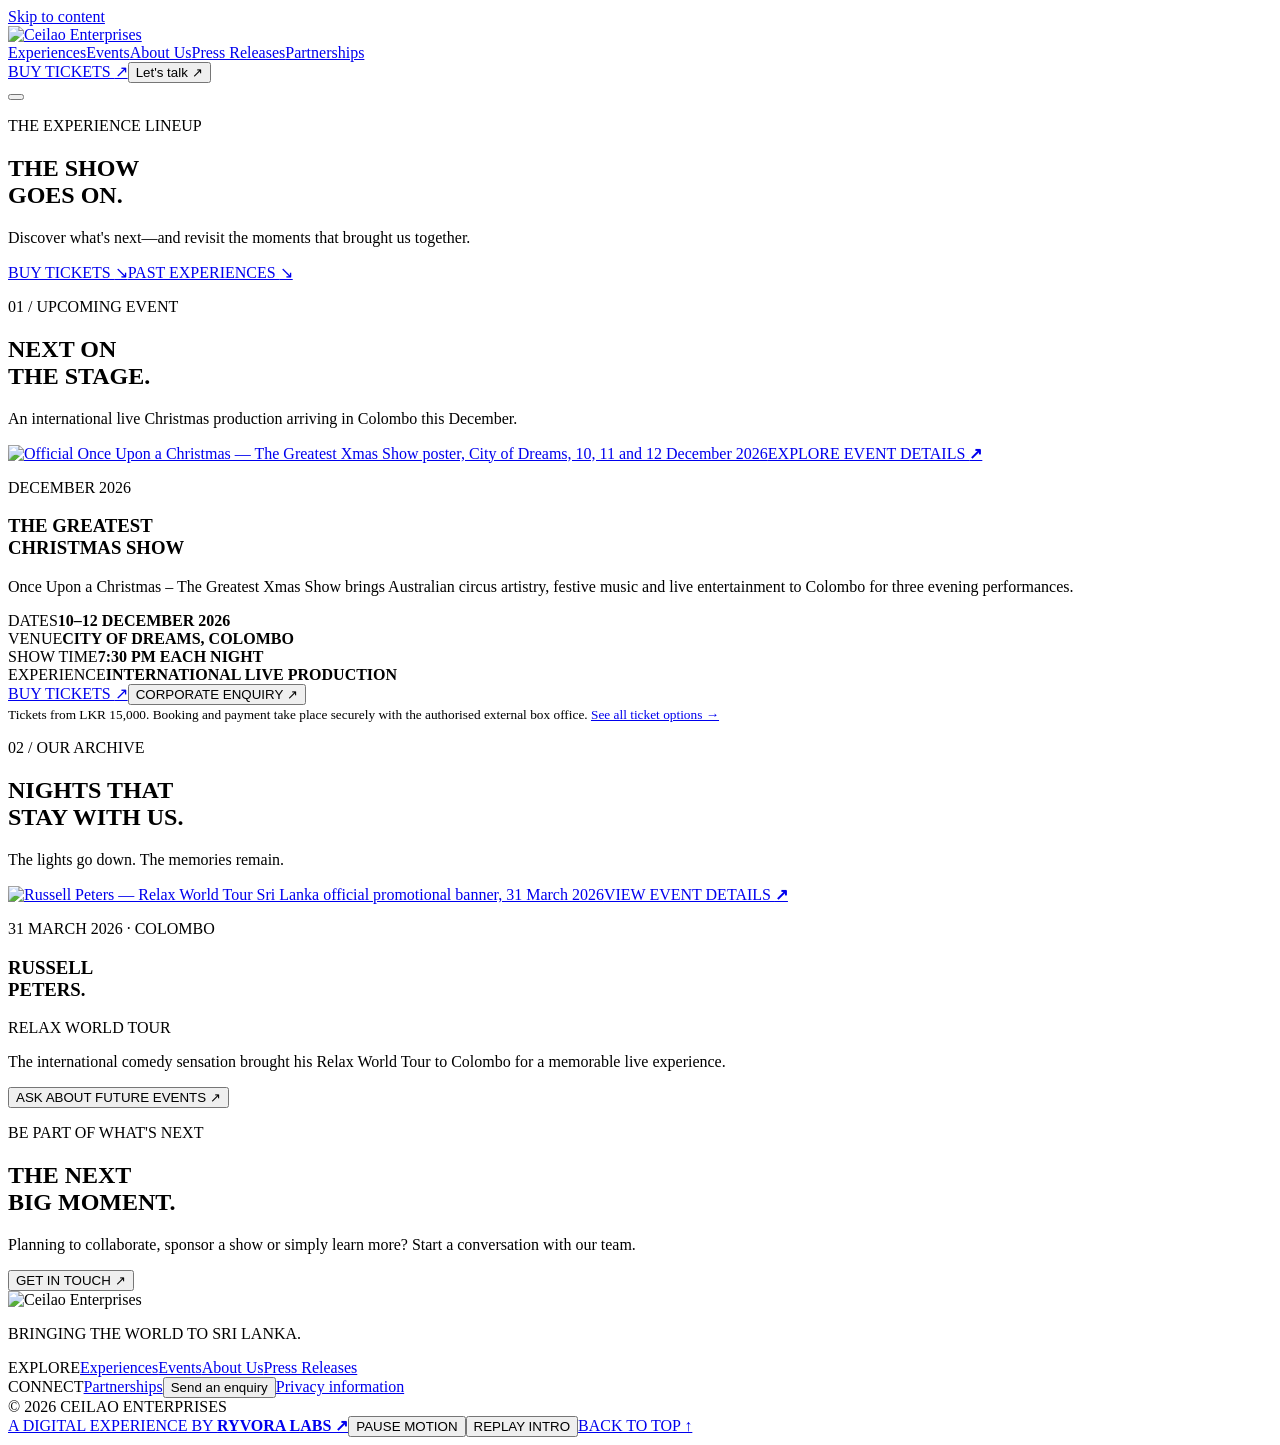
==== events.html @ 9533971b "Add files via upload" ====
<!DOCTYPE html>

<html lang="en"><head>
<meta charset="utf-8"/><meta content="width=device-width,initial-scale=1,viewport-fit=cover" name="viewport"/>
<meta content="#0b0c10" name="theme-color"/><meta content="dark light" name="color-scheme"/>
<meta name="description" content="Explore live entertainment in Colombo: Once Upon a Christmas at City of Dreams, 10–12 December 2026, plus highlights from the Russell Peters Relax World Tour."/>

<link href="assets/favicon.svg" rel="icon" type="image/svg+xml"/><link href="assets/site.css" rel="stylesheet"/><link href="assets/tickets.css" rel="stylesheet"/><link href="assets/event-images.css" rel="stylesheet"/><script defer="" src="assets/site.js"></script>
<title>Upcoming Events in Colombo | Ceilao Enterprises</title>
<link rel="canonical" href="https://ceilao.com.au/events.html"/>
<meta property="og:type" content="website"/>
<meta property="og:site_name" content="Ceilao Enterprises"/>
<meta property="og:locale" content="en_LK"/>
<meta property="og:url" content="https://ceilao.com.au/events.html"/>
<meta property="og:title" content="Upcoming Events in Colombo | Ceilao Enterprises"/>
<meta property="og:description" content="Explore live entertainment in Colombo: Once Upon a Christmas at City of Dreams, 10–12 December 2026, plus highlights from the Russell Peters Relax World Tour."/>
<meta property="og:image" content="https://ceilao.com.au/assets/events/once-upon-a-christmas-official.png"/>
<meta property="og:image:alt" content="Once Upon a Christmas official event poster — Colombo, December 2026"/>
<meta name="twitter:card" content="summary_large_image"/>
<meta name="twitter:title" content="Upcoming Events in Colombo | Ceilao Enterprises"/>
<meta name="twitter:description" content="Explore live entertainment in Colombo: Once Upon a Christmas at City of Dreams, 10–12 December 2026, plus highlights from the Russell Peters Relax World Tour."/>
<meta name="twitter:image" content="https://ceilao.com.au/assets/events/once-upon-a-christmas-official.png"/>
<meta name="robots" content="index,follow,max-image-preview:large"/>

<script type="application/ld+json">{"@context":"https://schema.org","@type":"BreadcrumbList","itemListElement":[{"@type":"ListItem","position":1,"name":"Home","item":"https://ceilao.com.au/"},{"@type":"ListItem","position":2,"name":"Events","item":"https://ceilao.com.au/events.html"}]}</script>

<script type="application/ld+json">{"@context":"https://schema.org","@graph":[{"@type":"Event","@id":"https://ceilao.com.au/events.html#once-upon-a-christmas-10","name":"Once Upon a Christmas – The Greatest Xmas Show (December 10, 2026)","description":"An international Australian circus musical and festive live entertainment experience presented in Colombo by Ceilao Enterprises.","startDate":"2026-12-10T19:30:00+05:30","eventStatus":"https://schema.org/EventScheduled","eventAttendanceMode":"https://schema.org/OfflineEventAttendanceMode","url":"https://ceilao.com.au/events.html#christmas-details","image":"https://ceilao.com.au/assets/events/once-upon-a-christmas-official.png","location":{"@type":"Place","name":"City of Dreams Sri Lanka — Cinnamon Life","address":{"@type":"PostalAddress","streetAddress":"No. 01, Justice Akbar Mawatha","addressLocality":"Colombo 02","addressCountry":"LK"}},"organizer":{"@id":"https://ceilao.com.au/#organization"}},{"@type":"Event","@id":"https://ceilao.com.au/events.html#once-upon-a-christmas-11","name":"Once Upon a Christmas – The Greatest Xmas Show (December 11, 2026)","description":"An international Australian circus musical and festive live entertainment experience presented in Colombo by Ceilao Enterprises.","startDate":"2026-12-11T19:30:00+05:30","eventStatus":"https://schema.org/EventScheduled","eventAttendanceMode":"https://schema.org/OfflineEventAttendanceMode","url":"https://ceilao.com.au/events.html#christmas-details","image":"https://ceilao.com.au/assets/events/once-upon-a-christmas-official.png","location":{"@type":"Place","name":"City of Dreams Sri Lanka — Cinnamon Life","address":{"@type":"PostalAddress","streetAddress":"No. 01, Justice Akbar Mawatha","addressLocality":"Colombo 02","addressCountry":"LK"}},"organizer":{"@id":"https://ceilao.com.au/#organization"}},{"@type":"Event","@id":"https://ceilao.com.au/events.html#once-upon-a-christmas-12","name":"Once Upon a Christmas – The Greatest Xmas Show (December 12, 2026)","description":"An international Australian circus musical and festive live entertainment experience presented in Colombo by Ceilao Enterprises.","startDate":"2026-12-12T19:30:00+05:30","eventStatus":"https://schema.org/EventScheduled","eventAttendanceMode":"https://schema.org/OfflineEventAttendanceMode","url":"https://ceilao.com.au/events.html#christmas-details","image":"https://ceilao.com.au/assets/events/once-upon-a-christmas-official.png","location":{"@type":"Place","name":"City of Dreams Sri Lanka — Cinnamon Life","address":{"@type":"PostalAddress","streetAddress":"No. 01, Justice Akbar Mawatha","addressLocality":"Colombo 02","addressCountry":"LK"}},"organizer":{"@id":"https://ceilao.com.au/#organization"}}]}</script>
</head><body class="events-page" id="top"><a class="skip-link" href="#main">Skip to content</a>
<header class="header" id="header"><div class="shell header-inner">
<a aria-label="Ceilao Enterprises homepage" class="logo" href="index.html"><img alt="Ceilao Enterprises" src="assets/ceilao-logo.webp"/></a>
<nav aria-label="Main navigation" class="nav" id="nav">
<a href="index.html#experiences">Experiences</a><a aria-current="page" href="events.html">Events</a><a href="about.html">About Us</a><a href="press-releases.html">Press Releases</a><a href="index.html#partners">Partnerships</a><div class="nav-actions"><a class="nav-tickets" href="tickets.html">BUY TICKETS <span aria-hidden="true">↗</span></a><button class="nav-cta" data-contact="" type="button">Let's talk <span aria-hidden="true">↗</span></button></div>
</nav><button aria-controls="nav" aria-expanded="false" aria-label="Open menu" class="nav-toggle" id="nav-toggle" type="button"><span></span><span></span></button>
</div></header><main id="main">
<section aria-labelledby="events-hero-title" class="events-hero"><div aria-hidden="true" class="events-photo"></div><div class="shell events-head"><p class="eyebrow light"><i></i> THE EXPERIENCE LINEUP</p><h1 id="events-hero-title">THE SHOW<br/><span>GOES ON.</span></h1><p>Discover what's next—and revisit the moments that brought us together.</p><div class="events-buttons"><a class="btn btn-ticket-gold" href="tickets.html">BUY TICKETS <span aria-hidden="true">↘</span></a><a class="btn btn-glass" href="#past">PAST EXPERIENCES <span aria-hidden="true">↘</span></a></div></div></section>
<section aria-labelledby="next-event" class="event-feature-section block white-block" id="christmas"><div class="shell"><div class="heading-row reveal"><div><p class="eyebrow dark">01 / UPCOMING EVENT</p><h2 id="next-event">NEXT ON<br/><span>THE STAGE.</span></h2></div><p>An international live Christmas production arriving in Colombo this December.</p></div>
<div class="event-feature"><div class="event-art reveal event-art-photo"><a aria-label="Read more about Once Upon a Christmas" class="event-image-link" href="#christmas-details"><img alt="Official Once Upon a Christmas — The Greatest Xmas Show poster, City of Dreams, 10, 11 and 12 December 2026" decoding="async" height="687" loading="eager" src="assets/events/once-upon-a-christmas-official.webp" width="1024"/><span class="event-image-cta">EXPLORE EVENT DETAILS <b aria-hidden="true">↗</b></span></a></div><div class="event-info reveal" id="christmas-details"><p class="eyebrow dark">DECEMBER 2026</p><h3>THE GREATEST<br/>CHRISTMAS SHOW</h3><p>Once Upon a Christmas – The Greatest Xmas Show brings Australian circus artistry, festive music and live entertainment to Colombo for three evening performances.</p><div class="event-facts"><div><span>DATES</span><b>10–12 DECEMBER 2026</b></div><div><span>VENUE</span><b>CITY OF DREAMS, COLOMBO</b></div><div><span>SHOW TIME</span><b>7:30 PM EACH NIGHT</b></div><div><span>EXPERIENCE</span><b>INTERNATIONAL LIVE PRODUCTION</b></div></div><div class="event-ticket-actions"><a class="btn btn-ticket-gold" href="https://in.bookmyshow.com/activities/once-upon-a-christmas-the-greatest-xmas-show/et2z581jxr" target="_blank" rel="noopener noreferrer">BUY TICKETS <span aria-hidden="true">↗</span></a><button class="btn btn-ticket-outline" data-contact="Once Upon a Christmas" type="button">CORPORATE ENQUIRY <span aria-hidden="true">↗</span></button></div><small>Tickets from LKR 15,000. Booking and payment take place securely with the authorised external box office. <a class="event-tickets-info" href="tickets.html">See all ticket options →</a></small></div></div></div></section>
<section aria-labelledby="past-title" class="past block" id="past"><div class="shell"><div class="heading-row reveal"><div><p class="eyebrow light">02 / OUR ARCHIVE</p><h2 id="past-title">NIGHTS THAT<br/><span>STAY WITH US.</span></h2></div><p>The lights go down. The memories remain.</p></div><article class="past-feature reveal"><a aria-label="View Russell Peters Relax World Tour event information" class="past-photo-link" href="#past-details"><img alt="Russell Peters — Relax World Tour Sri Lanka official promotional banner, 31 March 2026" decoding="async" height="608" loading="lazy" src="assets/events/russell-peters-official.jpg" width="1600"/><span class="past-photo-caption">VIEW EVENT DETAILS <b aria-hidden="true">↗</b></span></a><div><p>31 MARCH 2026 · COLOMBO</p><h3>RUSSELL<br/>PETERS.</h3><span>RELAX WORLD TOUR</span></div><div class="past-desc" id="past-details"><p>The international comedy sensation brought his Relax World Tour to Colombo for a memorable live experience.</p><button class="text-link" data-contact="" type="button">ASK ABOUT FUTURE EVENTS <span aria-hidden="true">↗</span></button></div></article></div></section>
<section aria-labelledby="contact-title" class="closing block" id="contact"><div class="shell closing-layout"><div><p class="eyebrow light">BE PART OF WHAT'S NEXT</p><h2 id="contact-title">THE NEXT<br/><span>BIG MOMENT.</span></h2></div><div class="closing-aside"><p>Planning to collaborate, sponsor a show or simply learn more? Start a conversation with our team.</p><button class="btn btn-white" data-contact="" type="button">GET IN TOUCH <span aria-hidden="true">↗</span></button></div></div></section>
</main><footer class="footer" id="footer"><div class="shell"><div class="footer-main"><div class="footer-brand"><img alt="Ceilao Enterprises" src="assets/ceilao-logo.webp"/><p>BRINGING THE WORLD TO SRI LANKA.</p></div><div class="footer-col"><span>EXPLORE</span><a href="index.html#experiences">Experiences</a><a href="events.html">Events</a><a href="about.html">About Us</a><a href="press-releases.html">Press Releases</a></div><div class="footer-col"><span>CONNECT</span><a href="index.html#partners">Partnerships</a><button data-contact="" type="button">Send an enquiry</button><a href="privacy.html">Privacy information</a></div></div>
<div class="footer-bottom"><span>© <span id="year">2026</span> CEILAO ENTERPRISES</span><div class="footer-actions"><a class="ryvora-credit" href="https://ryvora.space/" target="_blank" rel="noopener noreferrer" aria-label="Ryvora Labs website (opens in a new tab)">A DIGITAL EXPERIENCE BY <strong>RYVORA LABS ↗</strong></a><button aria-pressed="false" id="motion-switch" type="button">PAUSE MOTION</button><button data-replay="" type="button">REPLAY INTRO</button><a href="#top">BACK TO TOP ↑</a></div></div></div></footer><dialog aria-labelledby="enquiry-heading" class="dialog" id="enquiry"><div class="dialog-wrap"><div class="dialog-heading"><div><span class="eyebrow">MAKE IT HAPPEN</span><h2 id="enquiry-heading">LET'S <span>TALK.</span></h2><p>Tell us what you're planning. We'll get back to you.</p></div><button aria-label="Close enquiry form" class="dialog-close" id="dialog-close" type="button">×</button></div><form accept-charset="UTF-8" action="https://formspree.io/f/mljjwrow" id="enquiry-form" method="POST" name="ceilao-enquiries"><input name="_subject" type="hidden" value="Ceilao Enterprises | New Website Enquiry"/><p class="sr-only"><label>Leave this empty <input autocomplete="off" name="_gotcha" tabindex="-1"/></label></p><div class="form-grid"><label>Your name *<input autocomplete="name" maxlength="120" minlength="2" name="full-name" placeholder="Full name" required="" type="text"/></label><label>Email address *<input autocomplete="email" maxlength="254" name="email" placeholder="you@example.com" required="" type="email"/></label><label>Phone number<input autocomplete="tel" maxlength="35" name="phone" placeholder="Include country code" type="tel"/></label><label>I'm interested in *<select id="inquiry-topic" name="inquiry" required=""><option disabled="" selected="" value="">Select a topic</option><option value="Once Upon a Christmas">Once Upon a Christmas</option><option value="Event production">Event production</option><option value="Sponsorship / partnership">Sponsorship / partnership</option><option value="Artist / talent booking">Artist / talent booking</option><option value="Media collaboration">Media collaboration</option><option value="Other">Something else</option></select></label><label class="full">Tell us more *<textarea maxlength="3000" minlength="10" name="message" placeholder="A few details about your enquiry..." required="" rows="5"></textarea></label></div><button class="btn btn-accent submit" type="submit">SEND ENQUIRY <span aria-hidden="true">↗</span></button><p class="form-note">Your details will be sent to Ceilao Enterprises through our third-party enquiry service. See our <a href="privacy.html" rel="noopener noreferrer" target="_blank">privacy information</a>. * Required.</p></form></div></dialog></body></html>
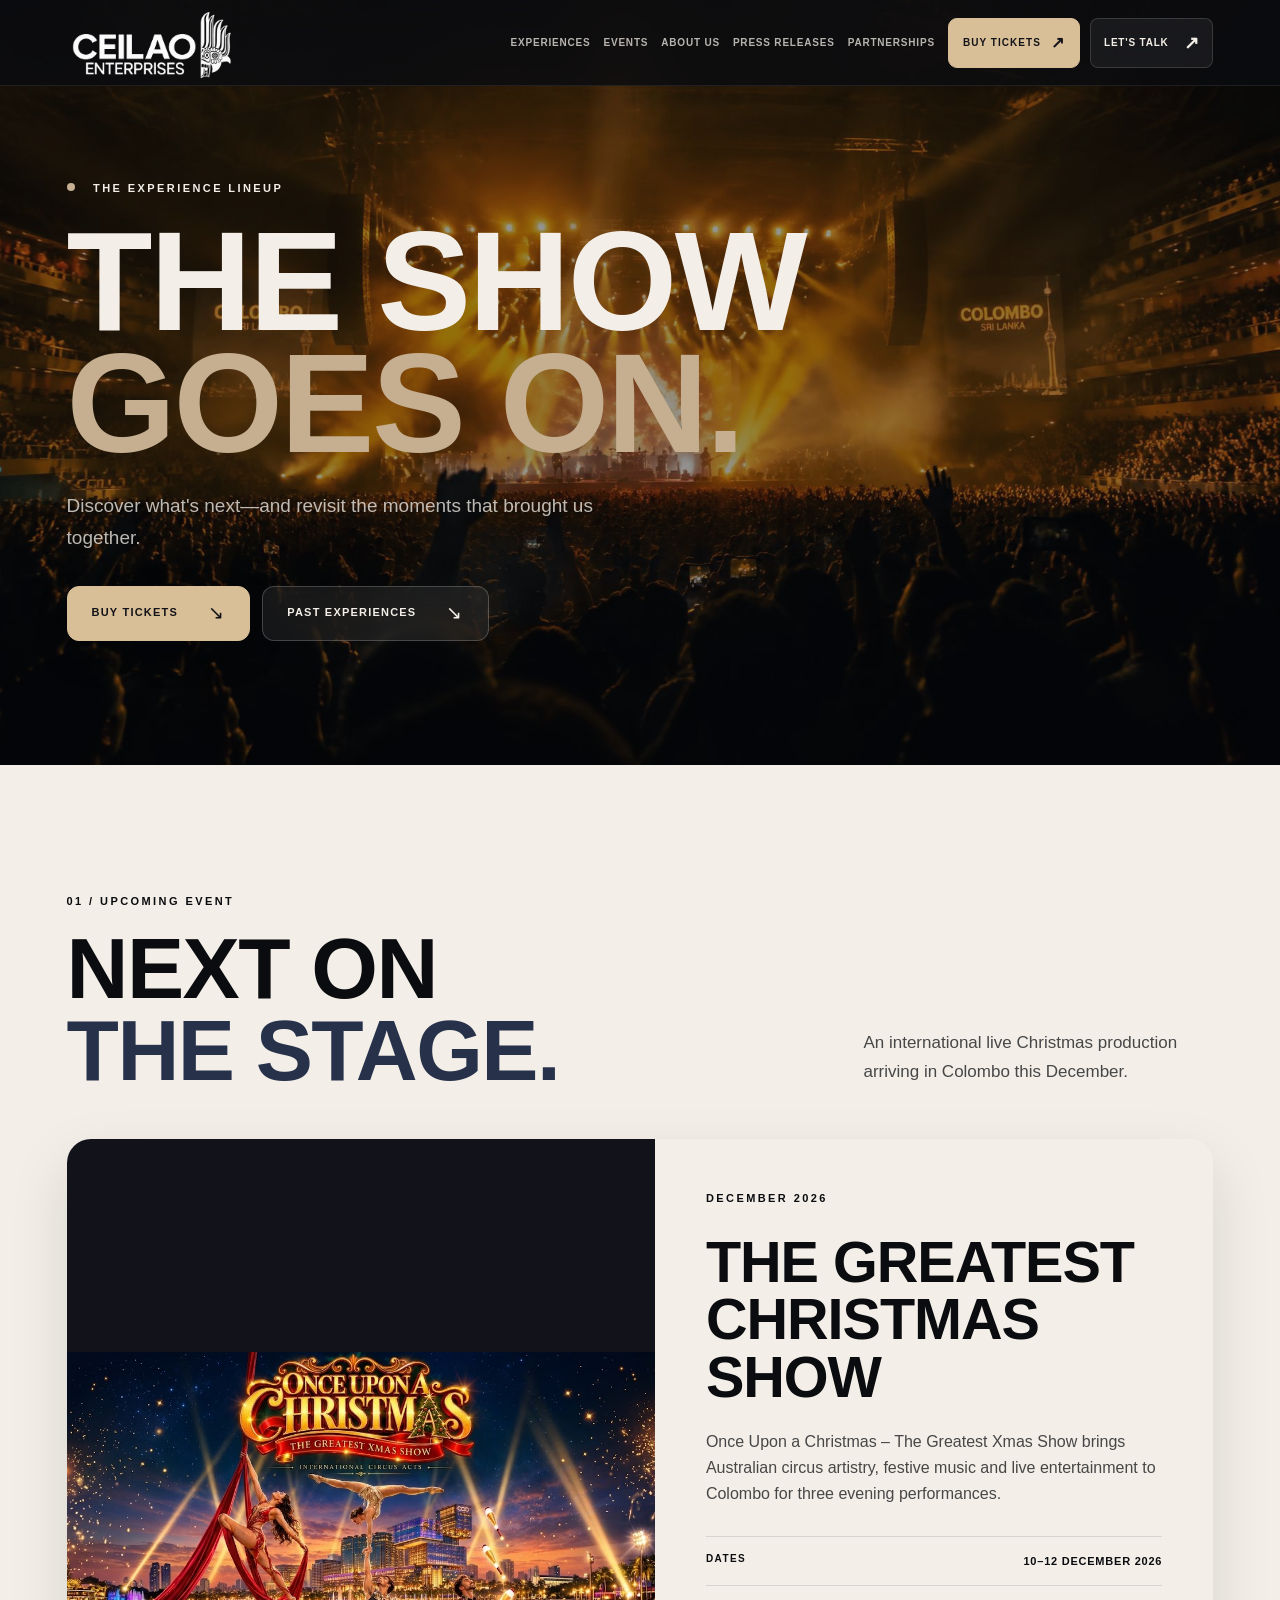
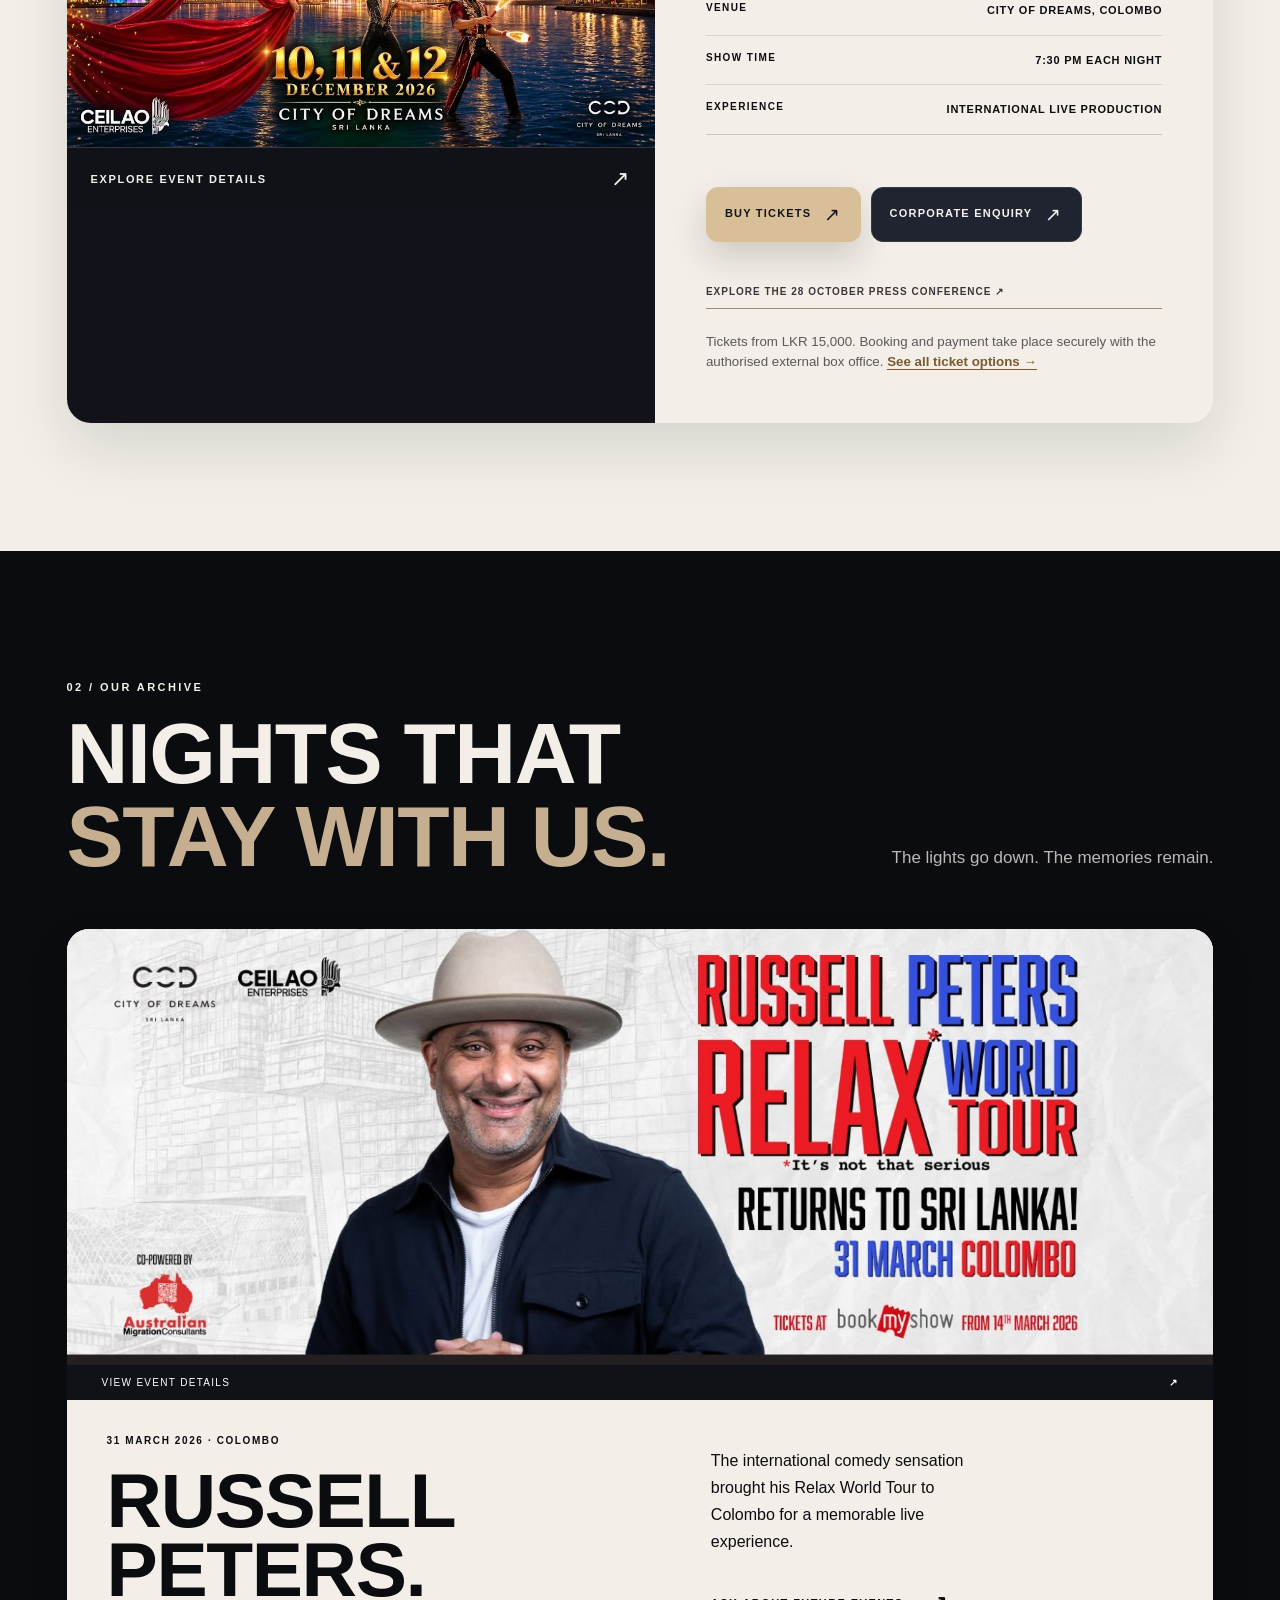
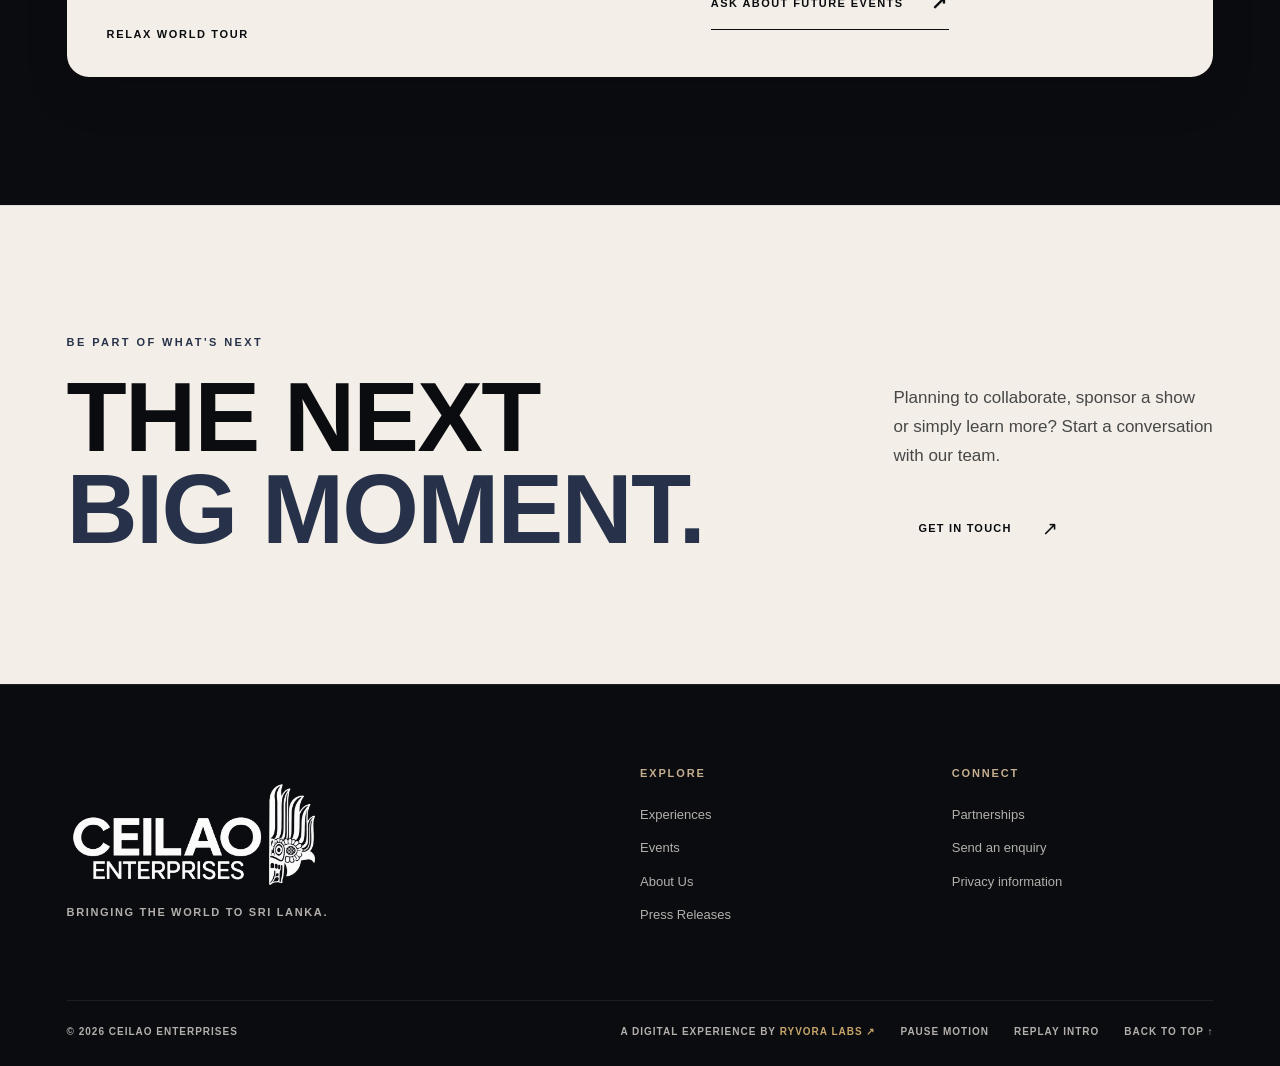
==== commit dc7b6bf6: "V2" ====
--- a/events.html
+++ b/events.html
@@ -3,27 +3,24 @@
 <html lang="en"><head>
 <meta charset="utf-8"/><meta content="width=device-width,initial-scale=1,viewport-fit=cover" name="viewport"/>
 <meta content="#0b0c10" name="theme-color"/><meta content="dark light" name="color-scheme"/>
-<meta name="description" content="Explore live entertainment in Colombo: Once Upon a Christmas at City of Dreams, 10–12 December 2026, plus highlights from the Russell Peters Relax World Tour."/>
-
+<meta content="Explore live entertainment in Colombo: Once Upon a Christmas at City of Dreams, 10–12 December 2026, plus highlights from the Russell Peters Relax World Tour." name="description"/>
 <link href="assets/favicon.svg" rel="icon" type="image/svg+xml"/><link href="assets/site.css" rel="stylesheet"/><link href="assets/tickets.css" rel="stylesheet"/><link href="assets/event-images.css" rel="stylesheet"/><script defer="" src="assets/site.js"></script>
 <title>Upcoming Events in Colombo | Ceilao Enterprises</title>
-<link rel="canonical" href="https://ceilao.com.au/events.html"/>
-<meta property="og:type" content="website"/>
-<meta property="og:site_name" content="Ceilao Enterprises"/>
-<meta property="og:locale" content="en_LK"/>
-<meta property="og:url" content="https://ceilao.com.au/events.html"/>
-<meta property="og:title" content="Upcoming Events in Colombo | Ceilao Enterprises"/>
-<meta property="og:description" content="Explore live entertainment in Colombo: Once Upon a Christmas at City of Dreams, 10–12 December 2026, plus highlights from the Russell Peters Relax World Tour."/>
-<meta property="og:image" content="https://ceilao.com.au/assets/events/once-upon-a-christmas-official.png"/>
-<meta property="og:image:alt" content="Once Upon a Christmas official event poster — Colombo, December 2026"/>
-<meta name="twitter:card" content="summary_large_image"/>
-<meta name="twitter:title" content="Upcoming Events in Colombo | Ceilao Enterprises"/>
-<meta name="twitter:description" content="Explore live entertainment in Colombo: Once Upon a Christmas at City of Dreams, 10–12 December 2026, plus highlights from the Russell Peters Relax World Tour."/>
-<meta name="twitter:image" content="https://ceilao.com.au/assets/events/once-upon-a-christmas-official.png"/>
-<meta name="robots" content="index,follow,max-image-preview:large"/>
-
+<link href="https://ceilao.com.au/events.html" rel="canonical"/>
+<meta content="website" property="og:type"/>
+<meta content="Ceilao Enterprises" property="og:site_name"/>
+<meta content="en_LK" property="og:locale"/>
+<meta content="https://ceilao.com.au/events.html" property="og:url"/>
+<meta content="Upcoming Events in Colombo | Ceilao Enterprises" property="og:title"/>
+<meta content="Explore live entertainment in Colombo: Once Upon a Christmas at City of Dreams, 10–12 December 2026, plus highlights from the Russell Peters Relax World Tour." property="og:description"/>
+<meta content="https://ceilao.com.au/assets/events/once-upon-a-christmas-official.png" property="og:image"/>
+<meta content="Once Upon a Christmas official event poster — Colombo, December 2026" property="og:image:alt"/>
+<meta content="summary_large_image" name="twitter:card"/>
+<meta content="Upcoming Events in Colombo | Ceilao Enterprises" name="twitter:title"/>
+<meta content="Explore live entertainment in Colombo: Once Upon a Christmas at City of Dreams, 10–12 December 2026, plus highlights from the Russell Peters Relax World Tour." name="twitter:description"/>
+<meta content="https://ceilao.com.au/assets/events/once-upon-a-christmas-official.png" name="twitter:image"/>
+<meta content="index,follow,max-image-preview:large" name="robots"/>
 <script type="application/ld+json">{"@context":"https://schema.org","@type":"BreadcrumbList","itemListElement":[{"@type":"ListItem","position":1,"name":"Home","item":"https://ceilao.com.au/"},{"@type":"ListItem","position":2,"name":"Events","item":"https://ceilao.com.au/events.html"}]}</script>
-
 <script type="application/ld+json">{"@context":"https://schema.org","@graph":[{"@type":"Event","@id":"https://ceilao.com.au/events.html#once-upon-a-christmas-10","name":"Once Upon a Christmas – The Greatest Xmas Show (December 10, 2026)","description":"An international Australian circus musical and festive live entertainment experience presented in Colombo by Ceilao Enterprises.","startDate":"2026-12-10T19:30:00+05:30","eventStatus":"https://schema.org/EventScheduled","eventAttendanceMode":"https://schema.org/OfflineEventAttendanceMode","url":"https://ceilao.com.au/events.html#christmas-details","image":"https://ceilao.com.au/assets/events/once-upon-a-christmas-official.png","location":{"@type":"Place","name":"City of Dreams Sri Lanka — Cinnamon Life","address":{"@type":"PostalAddress","streetAddress":"No. 01, Justice Akbar Mawatha","addressLocality":"Colombo 02","addressCountry":"LK"}},"organizer":{"@id":"https://ceilao.com.au/#organization"}},{"@type":"Event","@id":"https://ceilao.com.au/events.html#once-upon-a-christmas-11","name":"Once Upon a Christmas – The Greatest Xmas Show (December 11, 2026)","description":"An international Australian circus musical and festive live entertainment experience presented in Colombo by Ceilao Enterprises.","startDate":"2026-12-11T19:30:00+05:30","eventStatus":"https://schema.org/EventScheduled","eventAttendanceMode":"https://schema.org/OfflineEventAttendanceMode","url":"https://ceilao.com.au/events.html#christmas-details","image":"https://ceilao.com.au/assets/events/once-upon-a-christmas-official.png","location":{"@type":"Place","name":"City of Dreams Sri Lanka — Cinnamon Life","address":{"@type":"PostalAddress","streetAddress":"No. 01, Justice Akbar Mawatha","addressLocality":"Colombo 02","addressCountry":"LK"}},"organizer":{"@id":"https://ceilao.com.au/#organization"}},{"@type":"Event","@id":"https://ceilao.com.au/events.html#once-upon-a-christmas-12","name":"Once Upon a Christmas – The Greatest Xmas Show (December 12, 2026)","description":"An international Australian circus musical and festive live entertainment experience presented in Colombo by Ceilao Enterprises.","startDate":"2026-12-12T19:30:00+05:30","eventStatus":"https://schema.org/EventScheduled","eventAttendanceMode":"https://schema.org/OfflineEventAttendanceMode","url":"https://ceilao.com.au/events.html#christmas-details","image":"https://ceilao.com.au/assets/events/once-upon-a-christmas-official.png","location":{"@type":"Place","name":"City of Dreams Sri Lanka — Cinnamon Life","address":{"@type":"PostalAddress","streetAddress":"No. 01, Justice Akbar Mawatha","addressLocality":"Colombo 02","addressCountry":"LK"}},"organizer":{"@id":"https://ceilao.com.au/#organization"}}]}</script>
 </head><body class="events-page" id="top"><a class="skip-link" href="#main">Skip to content</a>
 <header class="header" id="header"><div class="shell header-inner">
@@ -34,8 +31,8 @@
 </div></header><main id="main">
 <section aria-labelledby="events-hero-title" class="events-hero"><div aria-hidden="true" class="events-photo"></div><div class="shell events-head"><p class="eyebrow light"><i></i> THE EXPERIENCE LINEUP</p><h1 id="events-hero-title">THE SHOW<br/><span>GOES ON.</span></h1><p>Discover what's next—and revisit the moments that brought us together.</p><div class="events-buttons"><a class="btn btn-ticket-gold" href="tickets.html">BUY TICKETS <span aria-hidden="true">↘</span></a><a class="btn btn-glass" href="#past">PAST EXPERIENCES <span aria-hidden="true">↘</span></a></div></div></section>
 <section aria-labelledby="next-event" class="event-feature-section block white-block" id="christmas"><div class="shell"><div class="heading-row reveal"><div><p class="eyebrow dark">01 / UPCOMING EVENT</p><h2 id="next-event">NEXT ON<br/><span>THE STAGE.</span></h2></div><p>An international live Christmas production arriving in Colombo this December.</p></div>
-<div class="event-feature"><div class="event-art reveal event-art-photo"><a aria-label="Read more about Once Upon a Christmas" class="event-image-link" href="#christmas-details"><img alt="Official Once Upon a Christmas — The Greatest Xmas Show poster, City of Dreams, 10, 11 and 12 December 2026" decoding="async" height="687" loading="eager" src="assets/events/once-upon-a-christmas-official.webp" width="1024"/><span class="event-image-cta">EXPLORE EVENT DETAILS <b aria-hidden="true">↗</b></span></a></div><div class="event-info reveal" id="christmas-details"><p class="eyebrow dark">DECEMBER 2026</p><h3>THE GREATEST<br/>CHRISTMAS SHOW</h3><p>Once Upon a Christmas – The Greatest Xmas Show brings Australian circus artistry, festive music and live entertainment to Colombo for three evening performances.</p><div class="event-facts"><div><span>DATES</span><b>10–12 DECEMBER 2026</b></div><div><span>VENUE</span><b>CITY OF DREAMS, COLOMBO</b></div><div><span>SHOW TIME</span><b>7:30 PM EACH NIGHT</b></div><div><span>EXPERIENCE</span><b>INTERNATIONAL LIVE PRODUCTION</b></div></div><div class="event-ticket-actions"><a class="btn btn-ticket-gold" href="https://in.bookmyshow.com/activities/once-upon-a-christmas-the-greatest-xmas-show/et2z581jxr" target="_blank" rel="noopener noreferrer">BUY TICKETS <span aria-hidden="true">↗</span></a><button class="btn btn-ticket-outline" data-contact="Once Upon a Christmas" type="button">CORPORATE ENQUIRY <span aria-hidden="true">↗</span></button></div><small>Tickets from LKR 15,000. Booking and payment take place securely with the authorised external box office. <a class="event-tickets-info" href="tickets.html">See all ticket options →</a></small></div></div></div></section>
+<div class="event-feature"><div class="event-art reveal event-art-photo"><a aria-label="Read more about Once Upon a Christmas" class="event-image-link" href="#christmas-details"><img alt="Official Once Upon a Christmas — The Greatest Xmas Show poster, City of Dreams, 10, 11 and 12 December 2026" decoding="async" height="687" loading="eager" src="assets/events/once-upon-a-christmas-official.webp" width="1024"/><span class="event-image-cta">EXPLORE EVENT DETAILS <b aria-hidden="true">↗</b></span></a></div><div class="event-info reveal" id="christmas-details"><p class="eyebrow dark">DECEMBER 2026</p><h3>THE GREATEST<br/>CHRISTMAS SHOW</h3><p>Once Upon a Christmas – The Greatest Xmas Show brings Australian circus artistry, festive music and live entertainment to Colombo for three evening performances.</p><div class="event-facts"><div><span>DATES</span><b>10–12 DECEMBER 2026</b></div><div><span>VENUE</span><b>CITY OF DREAMS, COLOMBO</b></div><div><span>SHOW TIME</span><b>7:30 PM EACH NIGHT</b></div><div><span>EXPERIENCE</span><b>INTERNATIONAL LIVE PRODUCTION</b></div></div><div class="event-ticket-actions"><a class="btn btn-ticket-gold" href="https://in.bookmyshow.com/activities/once-upon-a-christmas-the-greatest-xmas-show/et2z581jxr" rel="noopener noreferrer" target="_blank">BUY TICKETS <span aria-hidden="true">↗</span></a><button class="btn btn-ticket-outline" data-contact="Once Upon a Christmas" type="button">CORPORATE ENQUIRY <span aria-hidden="true">↗</span></button></div><a class="event-media-link" href="press-conference.html">EXPLORE THE 28 OCTOBER PRESS CONFERENCE ↗</a><small>Tickets from LKR 15,000. Booking and payment take place securely with the authorised external box office. <a class="event-tickets-info" href="tickets.html">See all ticket options →</a></small></div></div></div></section>
 <section aria-labelledby="past-title" class="past block" id="past"><div class="shell"><div class="heading-row reveal"><div><p class="eyebrow light">02 / OUR ARCHIVE</p><h2 id="past-title">NIGHTS THAT<br/><span>STAY WITH US.</span></h2></div><p>The lights go down. The memories remain.</p></div><article class="past-feature reveal"><a aria-label="View Russell Peters Relax World Tour event information" class="past-photo-link" href="#past-details"><img alt="Russell Peters — Relax World Tour Sri Lanka official promotional banner, 31 March 2026" decoding="async" height="608" loading="lazy" src="assets/events/russell-peters-official.jpg" width="1600"/><span class="past-photo-caption">VIEW EVENT DETAILS <b aria-hidden="true">↗</b></span></a><div><p>31 MARCH 2026 · COLOMBO</p><h3>RUSSELL<br/>PETERS.</h3><span>RELAX WORLD TOUR</span></div><div class="past-desc" id="past-details"><p>The international comedy sensation brought his Relax World Tour to Colombo for a memorable live experience.</p><button class="text-link" data-contact="" type="button">ASK ABOUT FUTURE EVENTS <span aria-hidden="true">↗</span></button></div></article></div></section>
 <section aria-labelledby="contact-title" class="closing block" id="contact"><div class="shell closing-layout"><div><p class="eyebrow light">BE PART OF WHAT'S NEXT</p><h2 id="contact-title">THE NEXT<br/><span>BIG MOMENT.</span></h2></div><div class="closing-aside"><p>Planning to collaborate, sponsor a show or simply learn more? Start a conversation with our team.</p><button class="btn btn-white" data-contact="" type="button">GET IN TOUCH <span aria-hidden="true">↗</span></button></div></div></section>
 </main><footer class="footer" id="footer"><div class="shell"><div class="footer-main"><div class="footer-brand"><img alt="Ceilao Enterprises" src="assets/ceilao-logo.webp"/><p>BRINGING THE WORLD TO SRI LANKA.</p></div><div class="footer-col"><span>EXPLORE</span><a href="index.html#experiences">Experiences</a><a href="events.html">Events</a><a href="about.html">About Us</a><a href="press-releases.html">Press Releases</a></div><div class="footer-col"><span>CONNECT</span><a href="index.html#partners">Partnerships</a><button data-contact="" type="button">Send an enquiry</button><a href="privacy.html">Privacy information</a></div></div>
-<div class="footer-bottom"><span>© <span id="year">2026</span> CEILAO ENTERPRISES</span><div class="footer-actions"><a class="ryvora-credit" href="https://ryvora.space/" target="_blank" rel="noopener noreferrer" aria-label="Ryvora Labs website (opens in a new tab)">A DIGITAL EXPERIENCE BY <strong>RYVORA LABS ↗</strong></a><button aria-pressed="false" id="motion-switch" type="button">PAUSE MOTION</button><button data-replay="" type="button">REPLAY INTRO</button><a href="#top">BACK TO TOP ↑</a></div></div></div></footer><dialog aria-labelledby="enquiry-heading" class="dialog" id="enquiry"><div class="dialog-wrap"><div class="dialog-heading"><div><span class="eyebrow">MAKE IT HAPPEN</span><h2 id="enquiry-heading">LET'S <span>TALK.</span></h2><p>Tell us what you're planning. We'll get back to you.</p></div><button aria-label="Close enquiry form" class="dialog-close" id="dialog-close" type="button">×</button></div><form accept-charset="UTF-8" action="https://formspree.io/f/mljjwrow" id="enquiry-form" method="POST" name="ceilao-enquiries"><input name="_subject" type="hidden" value="Ceilao Enterprises | New Website Enquiry"/><p class="sr-only"><label>Leave this empty <input autocomplete="off" name="_gotcha" tabindex="-1"/></label></p><div class="form-grid"><label>Your name *<input autocomplete="name" maxlength="120" minlength="2" name="full-name" placeholder="Full name" required="" type="text"/></label><label>Email address *<input autocomplete="email" maxlength="254" name="email" placeholder="you@example.com" required="" type="email"/></label><label>Phone number<input autocomplete="tel" maxlength="35" name="phone" placeholder="Include country code" type="tel"/></label><label>I'm interested in *<select id="inquiry-topic" name="inquiry" required=""><option disabled="" selected="" value="">Select a topic</option><option value="Once Upon a Christmas">Once Upon a Christmas</option><option value="Event production">Event production</option><option value="Sponsorship / partnership">Sponsorship / partnership</option><option value="Artist / talent booking">Artist / talent booking</option><option value="Media collaboration">Media collaboration</option><option value="Other">Something else</option></select></label><label class="full">Tell us more *<textarea maxlength="3000" minlength="10" name="message" placeholder="A few details about your enquiry..." required="" rows="5"></textarea></label></div><button class="btn btn-accent submit" type="submit">SEND ENQUIRY <span aria-hidden="true">↗</span></button><p class="form-note">Your details will be sent to Ceilao Enterprises through our third-party enquiry service. See our <a href="privacy.html" rel="noopener noreferrer" target="_blank">privacy information</a>. * Required.</p></form></div></dialog></body></html>+<div class="footer-bottom"><span>© <span id="year">2026</span> CEILAO ENTERPRISES</span><div class="footer-actions"><a aria-label="Ryvora Labs website (opens in a new tab)" class="ryvora-credit" href="https://ryvora.space/" rel="noopener noreferrer" target="_blank">A DIGITAL EXPERIENCE BY <strong>RYVORA LABS ↗</strong></a><button aria-pressed="false" id="motion-switch" type="button">PAUSE MOTION</button><button data-replay="" type="button">REPLAY INTRO</button><a href="#top">BACK TO TOP ↑</a></div></div></div></footer><dialog aria-labelledby="enquiry-heading" class="dialog" id="enquiry"><div class="dialog-wrap"><div class="dialog-heading"><div><span class="eyebrow">MAKE IT HAPPEN</span><h2 id="enquiry-heading">LET'S <span>TALK.</span></h2><p>Tell us what you're planning. We'll get back to you.</p></div><button aria-label="Close enquiry form" class="dialog-close" id="dialog-close" type="button">×</button></div><form accept-charset="UTF-8" action="https://formspree.io/f/mljjwrow" id="enquiry-form" method="POST" name="ceilao-enquiries"><input name="_subject" type="hidden" value="Ceilao Enterprises | New Website Enquiry"/><p class="sr-only"><label>Leave this empty <input autocomplete="off" name="_gotcha" tabindex="-1"/></label></p><div class="form-grid"><label>Your name *<input autocomplete="name" maxlength="120" minlength="2" name="full-name" placeholder="Full name" required="" type="text"/></label><label>Email address *<input autocomplete="email" maxlength="254" name="email" placeholder="you@example.com" required="" type="email"/></label><label>Phone number<input autocomplete="tel" maxlength="35" name="phone" placeholder="Include country code" type="tel"/></label><label>I'm interested in *<select id="inquiry-topic" name="inquiry" required=""><option disabled="" selected="" value="">Select a topic</option><option value="Once Upon a Christmas">Once Upon a Christmas</option><option value="Event production">Event production</option><option value="Sponsorship / partnership">Sponsorship / partnership</option><option value="Artist / talent booking">Artist / talent booking</option><option value="Media collaboration">Media collaboration</option><option value="Other">Something else</option></select></label><label class="full">Tell us more *<textarea maxlength="3000" minlength="10" name="message" placeholder="A few details about your enquiry..." required="" rows="5"></textarea></label></div><button class="btn btn-accent submit" type="submit">SEND ENQUIRY <span aria-hidden="true">↗</span></button><p class="form-note">Your details will be sent to Ceilao Enterprises through our third-party enquiry service. See our <a href="privacy.html" rel="noopener noreferrer" target="_blank">privacy information</a>. * Required.</p></form></div></dialog></body></html>
--- a/assets/site.css
+++ b/assets/site.css
@@ -0,0 +1,396 @@
+/* CEILAO ENTERPRISES — Reimagined 2026
+   Four-color brand system. Zero gradient effects, no orbital decoration.
+   Brand: #090B10 | #F7F7F4 | #5B61D6 | #BB778B.
+*/
+:root{--black:#090B10;--white:#F7F7F4;--blue:#5B61D6;--rose:#BB778B;--ink:var(--black);--edge:rgba(255,255,255,.16);--edge-dark:rgba(9,11,16,.17);--shell:1296px;--pad:clamp(20px,5.2vw,88px);--header:86px;--ease:cubic-bezier(.2,.8,.2,1)}
+*,*::before,*::after{box-sizing:border-box}
+html{scroll-behavior:smooth;scroll-padding-top:var(--header)}
+body{margin:0;min-width:320px;background:var(--black);color:var(--white);font-family:Arial,Helvetica,sans-serif;-webkit-font-smoothing:antialiased;overflow-x:clip}
+a{color:inherit;text-decoration:none}button,select,input,textarea{font:inherit}button{cursor:pointer}img{display:block;max-width:100%}button:disabled{cursor:not-allowed}
+:focus-visible{outline:3px solid var(--rose);outline-offset:5px}
+::selection{background:var(--blue);color:var(--white)}
+.shell{width:min(calc(100% - var(--pad)*2),var(--shell));margin-inline:auto}
+.sr-only{position:absolute!important;width:1px;height:1px;padding:0;margin:-1px;overflow:hidden;clip:rect(0 0 0 0);white-space:nowrap;border:0}
+.skip-link{position:fixed;left:16px;top:10px;z-index:500;padding:14px 20px;background:var(--white);color:var(--black);transform:translateY(-160%)}.skip-link:focus{transform:none}
+.eyebrow{display:block;font-size:11px;font-weight:800;letter-spacing:.22em;text-transform:uppercase;line-height:1.5}.eyebrow.light{color:var(--white)}.eyebrow.dark{color:var(--black)}.eyebrow i{display:inline-block;width:8px;height:8px;background:var(--rose);margin-right:13px;border-radius:50%;vertical-align:1px}
+h1,h2,h3,p{margin-top:0}
+h1,h2,h3{font-family:Impact,'Arial Narrow','Arial Black',sans-serif;font-weight:900;letter-spacing:-.018em;text-wrap:balance}
+.block{padding:clamp(88px,10vw,156px) 0}.white-block{background:var(--white);color:var(--black)}
+.btn{min-height:55px;padding:15px 24px;display:inline-flex;align-items:center;justify-content:center;gap:30px;border-radius:8px;border:1px solid transparent;font-size:11px;letter-spacing:.11em;font-weight:900;text-transform:uppercase;line-height:1.25;transition:background .22s,transform .22s,border-color .22s,box-shadow .22s;color:var(--white);text-align:center}
+.btn span{font-size:19px;line-height:.7;font-weight:500}.btn:hover{transform:translateY(-3px)}
+.btn-accent{background:var(--blue);border-color:var(--blue);color:var(--white);box-shadow:0 16px 28px rgba(0,0,0,.18)}.btn-accent:hover{background:var(--rose);border-color:var(--rose);color:var(--black)}
+.btn-glass{background:rgba(255,255,255,.09);border-color:rgba(255,255,255,.26);backdrop-filter:blur(22px);-webkit-backdrop-filter:blur(22px)}.btn-glass:hover{background:rgba(255,255,255,.17)}
+.btn-white{background:var(--white);border-color:var(--white);color:var(--black)}.btn-white:hover{background:var(--black);border-color:var(--black);color:var(--white)}
+.glass{background:rgba(255,255,255,.08);border:1px solid rgba(255,255,255,.24);box-shadow:0 20px 56px rgba(0,0,0,.22),inset 0 1px 0 rgba(255,255,255,.14);backdrop-filter:blur(24px);-webkit-backdrop-filter:blur(24px)}
+/* GLOBAL HEADER */
+.header{height:var(--header);position:fixed;left:0;right:0;top:0;z-index:110;background:rgba(9,11,16,.85);border-bottom:1px solid rgba(255,255,255,.11);backdrop-filter:blur(22px);-webkit-backdrop-filter:blur(22px);transition:background .25s,box-shadow .25s}
+.header.is-scrolled{background:rgba(9,11,16,.96);box-shadow:0 18px 45px rgba(0,0,0,.25)}
+.header-inner{height:100%;display:flex;align-items:center;justify-content:space-between;gap:30px}
+.logo{width:192px;display:block;flex-shrink:0}.logo img{width:100%;height:auto;max-height:83px;object-fit:contain}
+.nav{display:flex;align-items:center;gap:clamp(18px,2.6vw,43px)}.nav a,.nav button{font-size:11px;font-weight:900;letter-spacing:.14em;text-transform:uppercase;white-space:nowrap}
+.nav a:not(.nav-cta){color:rgba(255,255,255,.72);transition:color .2s}.nav a:hover,.nav a[aria-current="page"]{color:var(--white)}
+.nav-cta{padding:15px 19px;display:inline-flex;align-items:center;gap:15px;border:1px solid rgba(255,255,255,.16);border-radius:8px;background:var(--blue);color:var(--white);transition:background .2s}.nav-cta:hover{background:var(--rose);color:var(--black)}.nav-cta span{font-size:18px}
+.nav-toggle{display:none;width:44px;height:44px;position:relative;z-index:121;border:1px solid rgba(255,255,255,.3);border-radius:7px;background:rgba(255,255,255,.05)}.nav-toggle span{height:2px;width:20px;position:absolute;left:11px;top:16px;background:var(--white);transition:transform .25s,top .25s}.nav-toggle span+span{top:25px}.nav-toggle[aria-expanded="true"] span:first-child{top:21px;transform:rotate(45deg)}.nav-toggle[aria-expanded="true"] span:last-child{top:21px;transform:rotate(-45deg)}
+/* HOME HERO */
+.hero{min-height:max(740px,100svh);position:relative;isolation:isolate;display:flex;align-items:center;background:var(--black);overflow:hidden}
+.hero-photo{position:absolute;inset:0;z-index:-2;background:var(--black) url('concert-stage.jpg') 50% 48%/cover no-repeat;filter:none;transform:scale(1.035);animation:photoEnter 14s ease-out both}
+.hero-veil{position:absolute;inset:0;z-index:-1;background:rgba(9,11,16,.67)}
+.hero-layout{display:grid;grid-template-columns:minmax(0,1fr) 310px;align-items:end;gap:clamp(35px,5vw,90px);padding-top:calc(var(--header) + 80px);padding-bottom:125px;position:relative}
+.hero-copy{max-width:850px}.hero h1{font-size:clamp(70px,8.4vw,142px);line-height:.91;margin:21px 0 29px;color:var(--white)}.hero h1 span{color:var(--rose);display:inline-block}
+.hero-lede{max-width:565px;font-size:clamp(17px,1.45vw,20px);line-height:1.7;color:rgba(255,255,255,.81)}.hero-actions{display:flex;flex-wrap:wrap;gap:12px;margin-top:38px}
+.hero-next{display:flex;flex-direction:column;justify-content:space-between;padding:27px;min-height:310px;border-radius:19px;color:var(--white);transition:transform .3s,border-color .3s}.hero-next:hover{transform:translateY(-6px);border-color:var(--white)}
+.hero-next-tag{font-weight:900;letter-spacing:.17em;font-size:10px;display:flex;align-items:center;justify-content:space-between;gap:8px}.hero-next-tag b{background:var(--rose);color:var(--black);padding:7px 8px;font-size:9px}
+.hero-next strong{font:900 41px/1 Impact,'Arial Narrow',sans-serif;letter-spacing:-.01em;margin:35px 0 28px}.hero-next-foot{display:flex;justify-content:space-between;align-items:center;gap:12px;padding-top:20px;border-top:1px solid rgba(255,255,255,.25);font-size:10px;letter-spacing:.1em;font-weight:800}.hero-next-foot b{font-size:23px}
+.scroll-label{position:absolute;bottom:40px;left:var(--pad);font-size:10px;letter-spacing:.18em;font-weight:800;color:var(--white)}.scroll-label span{font-size:19px;margin-left:10px}
+.ribbon{background:var(--blue);color:var(--white);height:66px;overflow:hidden}.ribbon-track{width:max-content;height:100%;display:flex;align-items:center;white-space:pre;gap:22px;font:900 20px Impact,'Arial Narrow',sans-serif;letter-spacing:.08em;animation:marqueeMove 48s linear infinite}.ribbon-track b{opacity:.8;font-size:22px;font-weight:500}
+/* SHARED HEADINGS */
+.heading-row{display:grid;grid-template-columns:minmax(0,1.35fr) minmax(250px,.65fr);gap:50px;align-items:end;margin-bottom:52px}.heading-row h2{font-size:clamp(56px,6.7vw,104px);line-height:.96;margin:17px 0 0}.heading-row h2 span{color:var(--blue)}.heading-row>p{line-height:1.75;font-size:17px;max-width:350px;justify-self:end;margin-bottom:4px;color:rgba(9,11,16,.73)}
+/* EXPERIENCE GRID */
+.experience-grid{display:grid;grid-template-columns:repeat(3,minmax(0,1fr));gap:15px}
+.exp-card{position:relative;min-height:530px;padding:32px;display:flex;flex-direction:column;justify-content:space-between;border-radius:17px;overflow:hidden;transition:transform .32s,box-shadow .32s}
+.exp-card:hover{transform:translateY(-7px);box-shadow:0 22px 50px rgba(9,11,16,.14)}.exp-black{background:var(--black);color:var(--white)}.exp-blue{background:var(--blue);color:var(--white)}.exp-rose{background:var(--rose);color:var(--black)}
+.exp-top{display:flex;justify-content:space-between;font-size:12px;font-weight:900;letter-spacing:.12em}.exp-top b{font-size:23px;font-weight:400}.exp-middle{margin-top:auto;margin-bottom:34px}.exp-label{font-size:10px;font-weight:800;letter-spacing:.18em}.exp-middle h3{font-size:clamp(46px,4.5vw,66px);line-height:.97;margin:14px 0 19px;overflow-wrap:break-word}.exp-middle p{font-size:15px;line-height:1.55;max-width:275px;opacity:.83;margin-bottom:0}.exp-bottom{padding-top:17px;border-top:1px solid currentColor;opacity:.8;font-size:10px;font-weight:800;letter-spacing:.13em}
+/* SPOTLIGHT */
+.spotlight{background:var(--blue);color:var(--white);overflow:hidden}
+.spotlight-layout{display:grid;grid-template-columns:1fr 1fr;gap:clamp(45px,6vw,110px);align-items:center}.spotlight-info h2{font-size:clamp(68px,6.8vw,110px);line-height:.93;margin:25px 0}.spotlight-info h2 span{color:var(--white);-webkit-text-stroke:1px var(--white);color:transparent}.spotlight-info>p:not(.eyebrow){font-size:18px;line-height:1.7;max-width:450px;opacity:.91;margin-bottom:35px}
+.spotlight-card{position:relative;min-height:500px;background:var(--black);color:var(--white);padding:35px;display:flex;flex-direction:column;justify-content:space-between;border:1px solid rgba(255,255,255,.28);border-radius:23px;box-shadow:20px 20px 0 rgba(9,11,16,.16);overflow:hidden;transition:transform .3s}.spotlight-card:hover{transform:translateY(-5px)}
+.spotlight-card-label{position:relative;z-index:2;font-size:10px;letter-spacing:.15em;font-weight:900;color:var(--white)}.spotlight-card-body{position:relative;z-index:2;margin:50px 0 30px}.spotlight-card-body small{display:block;font-size:10px;letter-spacing:.15em;font-weight:800;margin-bottom:20px;color:var(--rose)}.spotlight-card-body strong{display:block;font:900 clamp(62px,5vw,85px)/.96 Impact,'Arial Narrow',sans-serif;letter-spacing:-.02em;overflow-wrap:normal}.spotlight-card-foot{position:relative;z-index:2;display:flex;align-items:center;justify-content:space-between;gap:15px;font-size:10px;letter-spacing:.13em;font-weight:900;border-top:1px solid rgba(255,255,255,.2);padding-top:22px}.spotlight-card-foot span{font-size:23px}.spotlight-card>img{position:absolute;width:190px;right:-15px;bottom:82px;opacity:.13;pointer-events:none;filter:grayscale(1)}
+/* STORY */
+.story{background:var(--black);color:var(--white)}.story-grid{display:grid;grid-template-columns:1fr 1fr;gap:clamp(50px,7vw,105px);align-items:center}.story-image{height:660px;position:relative;border-radius:22px;overflow:hidden;background:var(--black) url('concert-stage.jpg') center/cover no-repeat;filter:none;border:1px solid rgba(255,255,255,.2)}.story-glass{position:absolute;bottom:25px;left:25px;right:25px;padding:25px;border-radius:13px;font-size:13px;line-height:1.6;font-weight:800;letter-spacing:.1em;filter:none}.story-content h2{font-size:clamp(58px,6.5vw,106px);line-height:.97;margin:22px 0 29px}.story-content h2 span{color:var(--rose)}.story-content>p:not(.eyebrow){font-size:18px;line-height:1.75;color:rgba(255,255,255,.75);max-width:510px}.text-link{background:transparent;border:0;color:var(--white);font-size:11px;letter-spacing:.13em;font-weight:900;padding:0 0 15px;border-bottom:1px solid currentColor;display:inline-flex;align-items:center;gap:28px;margin-top:20px;transition:gap .2s}.text-link:hover{gap:40px}.text-link span{font-size:19px}
+/* ARCHIVE */
+.archive-layout{display:grid;grid-template-columns:1fr .95fr;gap:65px;align-items:center}.archive-copy h2{font-size:clamp(56px,6.3vw,95px);line-height:.96;margin:23px 0}.archive-copy h2 span{color:var(--blue)}.archive-copy>p:not(.eyebrow){font-size:18px;line-height:1.7;max-width:420px;color:rgba(9,11,16,.75)}.dark-link{color:var(--black)}
+.archive-card{position:relative;min-height:390px;background:var(--black);color:var(--white);padding:38px;border-radius:19px;display:flex;flex-direction:column;justify-content:space-between;overflow:hidden;transition:transform .3s}.archive-card:hover{transform:translateY(-6px)}.archive-card>span{font-size:11px;letter-spacing:.18em;font-weight:900}.archive-card strong{font:900 clamp(68px,6.8vw,115px)/.91 Impact,'Arial Narrow',sans-serif;letter-spacing:-.015em}.archive-card small{font-size:11px;font-weight:800;letter-spacing:.09em}.archive-card>b{position:absolute;right:35px;bottom:28px;font-weight:400;font-size:26px;color:var(--rose)}
+/* PARTNERS - clean, structured, NO overlaid duplicate headings */
+.partners{background:var(--black);color:var(--white);overflow:hidden}.partner-layout{display:grid;grid-template-columns:minmax(0,1fr) minmax(0,.94fr);gap:clamp(40px,6.5vw,115px);align-items:center}
+.partner-copy h2{font-size:clamp(61px,6.8vw,113px);line-height:.94;margin:22px 0 34px}.partner-copy h2 span{color:var(--rose)}.partner-copy>p:not(.eyebrow){font-size:17px;line-height:1.72;color:rgba(255,255,255,.77);max-width:515px;margin-bottom:34px}
+.partner-visual{position:relative;min-height:540px;background:rgba(255,255,255,.035);border:1px solid rgba(255,255,255,.17);border-radius:28px;overflow:hidden;display:flex;align-items:end;padding:26px}
+.partner-emblem{position:absolute;right:10%;top:8%;height:70%;width:auto;max-width:none;opacity:.12;pointer-events:none}
+.partner-panel{width:100%;position:relative;z-index:2;padding:30px;border-radius:19px;min-height:240px;background:rgba(9,11,16,.72)}.partner-panel>span{display:block;font-size:10px;font-weight:900;letter-spacing:.18em;color:var(--rose)}.partner-panel h3{font-size:clamp(43px,4vw,64px);line-height:1;margin:15px 0 14px;color:var(--white)}.partner-panel p{font-size:15px;line-height:1.55;color:var(--white);opacity:.81;margin-bottom:19px;max-width:350px}
+.partner-panel button{border:0;background:transparent;color:var(--white);font-size:11px;font-weight:900;letter-spacing:.12em;display:inline-flex;align-items:center;gap:16px;padding:0 0 9px;border-bottom:1px solid var(--white)}.partner-panel button span{font-size:17px}
+/* CONTACT */
+.closing{background:var(--rose);color:var(--black)}.closing-layout{display:grid;grid-template-columns:1.35fr .65fr;gap:70px;align-items:end}.closing h2{font-size:clamp(65px,7.7vw,132px);line-height:.94;margin:20px 0 0}.closing h2 span{color:var(--white)}.closing .eyebrow{color:var(--black)}.closing-aside{justify-self:end;max-width:320px}.closing-aside p{font-size:17px;line-height:1.7;margin-bottom:30px}
+/* EVENTS HERO */
+.events-hero{position:relative;min-height:640px;min-height:85svh;background:var(--black);overflow:hidden;isolation:isolate;display:flex;align-items:center}
+.events-photo{position:absolute;inset:0;z-index:-2;background:var(--black) url('concert-stage.jpg') center/cover no-repeat;filter:none}.events-hero::before{content:"";position:absolute;inset:0;z-index:-1;background:rgba(9,11,16,.43)}
+.events-head{padding-top:calc(var(--header) + 80px);padding-bottom:110px;position:relative}.events-head h1{font-size:clamp(82px,11vw,175px);line-height:.87;margin:24px 0}.events-head h1 span{color:var(--rose)}.events-head>p:not(.eyebrow){max-width:570px;font-size:19px;line-height:1.7;color:rgba(255,255,255,.84)}.events-buttons{display:flex;flex-wrap:wrap;gap:12px;margin-top:31px}
+.event-feature-section .heading-row{margin-bottom:48px}.event-feature{display:grid;grid-template-columns:1fr .95fr;border-radius:24px;overflow:hidden;box-shadow:0 25px 70px rgba(9,11,16,.12)}
+.event-art{position:relative;padding:44px;background:var(--blue);color:var(--white);min-height:580px;display:flex;flex-direction:column;justify-content:space-between;overflow:hidden}.event-art>span{font-size:10px;font-weight:800;letter-spacing:.17em;position:relative;z-index:2}.event-art h3{font-size:clamp(63px,6.3vw,101px);line-height:.95;letter-spacing:-.03em;position:relative;z-index:2;margin:30px 0;overflow-wrap:normal}.event-art p{font-size:10px;letter-spacing:.15em;font-weight:900;position:relative;z-index:2;margin:0}.event-art img{position:absolute;width:220px;right:-20px;bottom:35px;opacity:.13;pointer-events:none}
+.event-info{background:var(--white);color:var(--black);padding:clamp(30px,4vw,60px);display:flex;flex-direction:column;justify-content:center}.event-info h3{font-size:clamp(48px,4.5vw,72px);line-height:1;margin:16px 0 22px}.event-info>p:not(.eyebrow){font-size:16px;line-height:1.65;color:rgba(9,11,16,.74)}.event-facts{margin:12px 0 29px}.event-facts div{border-top:1px solid var(--edge-dark);display:flex;align-items:start;justify-content:space-between;gap:14px;padding:16px 0}.event-facts div:last-child{border-bottom:1px solid var(--edge-dark)}.event-facts span{font-size:10px;letter-spacing:.14em;font-weight:900}.event-facts b{max-width:64%;font-size:11px;line-height:1.5;letter-spacing:.07em;text-align:right}.event-info .btn{align-self:flex-start}.event-info>small{display:block;line-height:1.5;color:rgba(9,11,16,.66);margin-top:15px}
+.past{background:var(--black)}.past .heading-row>p{color:rgba(255,255,255,.68)}.past .heading-row h2 span{color:var(--rose)}.past-feature{background:var(--white);color:var(--black);padding:50px;display:grid;grid-template-columns:.35fr 1fr .7fr;gap:35px;align-items:center;border-radius:22px}.past-number{font:900 28px Impact,'Arial Narrow',sans-serif;align-self:start}.past-number span{display:block;font:900 10px Arial,sans-serif;letter-spacing:.14em;margin-top:9px}.past-feature>div:nth-child(2)>p{font-size:10px;font-weight:900;letter-spacing:.16em}.past-feature h3{font-size:clamp(70px,7vw,113px);line-height:.9;margin:20px 0}.past-feature>div:nth-child(2)>span{font-size:11px;letter-spacing:.15em;font-weight:800}.past-desc p{font-size:16px;line-height:1.7;max-width:260px}.past-desc .text-link{color:var(--black)}
+/* PRIVACY / THANK YOU */
+.policy-main{padding:calc(var(--header) + 95px) 0 110px;min-height:100svh}.policy-wrap{max-width:930px}.policy-wrap>h1,.thanks-main h1{font-size:clamp(70px,9vw,134px);line-height:.93;margin:20px 0 34px}.policy-wrap>h1 span,.thanks-main h1 span{color:var(--rose)}.policy-intro{font-size:19px;line-height:1.7;max-width:680px;color:rgba(255,255,255,.82)}.policy-articles{display:grid;grid-template-columns:1fr 1fr;gap:24px;margin:55px 0}.policy-articles section{background:rgba(255,255,255,.05);border:1px solid var(--edge);padding:28px;border-radius:16px}.policy-articles h2{font:900 25px Arial,sans-serif;letter-spacing:-.03em;margin-bottom:13px}.policy-articles p,.policy-caveat{font-size:15px;line-height:1.7;color:rgba(255,255,255,.76)}.policy-caveat{max-width:750px;margin-bottom:30px}
+.thanks-main{min-height:90svh;display:grid;place-items:center;padding:calc(var(--header) + 70px) var(--pad) 90px}.thanks-wrap{text-align:center;padding:clamp(38px,6vw,75px);border-radius:25px;width:min(100%,930px)}.thanks-wrap>img{width:min(230px,75%);margin:0 auto 20px}.thanks-wrap>p:not(.eyebrow){font-size:18px;line-height:1.65;max-width:530px;margin:0 auto 28px;color:rgba(255,255,255,.8)}
+/* FOOTER */
+.footer{background:var(--black);border-top:1px solid var(--edge);padding:82px 0 29px}.footer-main{display:grid;grid-template-columns:minmax(0,2fr) 1fr 1fr;gap:50px;padding-bottom:75px}.footer-brand img{width:255px}.footer-brand p{font-size:11px;font-weight:900;letter-spacing:.15em;margin:12px 0 0;color:rgba(255,255,255,.75)}
+.footer-col{display:flex;flex-direction:column;align-items:flex-start;gap:14px}.footer-col>span{color:var(--rose);letter-spacing:.17em;font-size:11px;font-weight:900;margin-bottom:12px}.footer-col a,.footer-col button{font-size:13px;line-height:1.5;background:none;border:0;padding:0;color:rgba(255,255,255,.78);cursor:pointer}.footer-col a:hover,.footer-col button:hover{color:var(--white)}
+.footer-bottom{border-top:1px solid var(--edge);padding-top:25px;display:flex;align-items:center;justify-content:space-between;gap:25px}.footer-bottom>span,.footer-actions{font-size:10px;letter-spacing:.1em;font-weight:800;color:rgba(255,255,255,.66)}.footer-actions{display:flex;gap:25px;flex-wrap:wrap}.footer-actions button{background:none;border:0;padding:0;color:inherit;font-size:inherit;letter-spacing:inherit;font-weight:inherit}.footer-actions a:hover,.footer-actions button:hover{color:var(--rose)}
+/* NATIVE MODAL */
+.dialog{width:min(690px,calc(100vw - 24px));max-height:calc(100dvh - 24px);border:1px solid rgba(255,255,255,.22);border-radius:22px;background:var(--black);color:var(--white);padding:0;box-shadow:0 35px 100px rgba(0,0,0,.6)}.dialog::backdrop{background:rgba(0,0,0,.73);backdrop-filter:blur(7px)}.dialog-wrap{padding:clamp(22px,4.5vw,48px)}.dialog-heading{display:flex;justify-content:space-between;gap:20px}.dialog-heading h2{font-size:clamp(54px,8vw,76px);line-height:.96;margin:14px 0}.dialog-heading h2 span{color:var(--rose)}.dialog-heading p{font-size:15px;line-height:1.55;color:rgba(255,255,255,.8);margin-bottom:26px}.dialog-close{flex-shrink:0;border:1px solid var(--edge);background:rgba(255,255,255,.06);color:var(--white);border-radius:10px;width:40px;height:40px;font-size:28px}
+.form-grid{display:grid;grid-template-columns:1fr 1fr;gap:15px}.form-grid label{display:flex;flex-direction:column;gap:9px;font-size:12px;font-weight:900;letter-spacing:.03em}.form-grid .full{grid-column:1/-1}.form-grid input,.form-grid select,.form-grid textarea{width:100%;border:1px solid rgba(255,255,255,.17);background:rgba(255,255,255,.075);color:var(--white);border-radius:9px;min-height:47px;padding:12px 13px;outline-offset:2px}.form-grid textarea{resize:vertical}.form-grid input::placeholder,.form-grid textarea::placeholder{color:rgba(255,255,255,.57)}.form-grid option{color:var(--black);background:var(--white)}.submit{margin-top:23px}.form-note{margin:15px 0 0;color:rgba(255,255,255,.63);font-size:11px;line-height:1.6}.form-note a{text-decoration:underline}
+/* CINEMATIC INTRO (logo appears only in final scene) */
+.intro[hidden]{display:none!important}.intro{position:fixed;inset:0;z-index:220;background:var(--black);color:var(--white);isolation:isolate;overflow:hidden;display:grid;place-items:center}
+.intro-image{position:absolute;inset:0;z-index:-2;background:var(--black) url('concert-stage.jpg') center/cover no-repeat;filter:none;animation:photoEnter 10s ease-out both}.intro-screen{position:absolute;inset:0;z-index:-1;background:rgba(9,11,16,.71)}.intro-outline{position:absolute;inset:clamp(15px,3vw,35px);border:1px solid rgba(255,255,255,.26);pointer-events:none}
+.intro-copy{position:absolute;inset:0;display:flex;flex-direction:column;align-items:center;justify-content:center;text-align:center;gap:0;padding:110px 30px;opacity:0;visibility:hidden;transform:translateY(22px);transition:opacity .65s ease,transform .8s var(--ease),visibility .65s}.intro[data-scene="one"] .intro-one,.intro[data-scene="two"] .intro-two,.intro[data-scene="final"] .intro-final{opacity:1;visibility:visible;transform:none}
+.intro-copy>p{font-size:11px;font-weight:900;letter-spacing:.25em;margin-bottom:28px}.intro-copy h2{font-size:clamp(70px,12vw,180px);line-height:.89;margin:0 0 24px}.intro-copy h2 span{color:var(--rose)}.intro-copy small{font-size:clamp(15px,1.55vw,20px);line-height:1.6;color:rgba(255,255,255,.83)}
+.intro-final>img{width:min(650px,76vw);max-height:48vh;object-fit:contain;margin:-5px 0 5px;filter:drop-shadow(0 18px 28px rgba(0,0,0,.42))}.intro-final .btn{margin-top:10px}.intro-foot{position:absolute;left:clamp(32px,5vw,90px);bottom:clamp(31px,4.5vw,70px);right:clamp(32px,5vw,90px);display:flex;justify-content:space-between;font-size:10px;letter-spacing:.15em;font-weight:800;color:rgba(255,255,255,.64)}
+.intro.is-exiting{opacity:0;transition:opacity .5s ease;pointer-events:none}
+/* Motion - intentionally gentle, no decorative geometry */
+.reveal{opacity:1;transform:none}.js-ready:not(.motion-off) .reveal:not(.is-visible){opacity:0;transform:translateY(26px)}.js-ready .reveal{transition:opacity .7s var(--ease),transform .8s var(--ease)}.js-ready .reveal.is-visible{opacity:1;transform:none}
+@keyframes photoEnter{from{transform:scale(1.065)}to{transform:scale(1.005)}}@keyframes marqueeMove{to{transform:translateX(-50%)}}
+/* Responsive */
+@media(max-width:1100px){.hero-layout{grid-template-columns:minmax(0,1fr) 250px;gap:25px}.hero-next{min-height:275px}.hero-next strong{font-size:34px}.nav{gap:20px}.logo{width:160px}.nav a,.nav button{font-size:10px}.exp-card{padding:25px}.exp-middle h3{font-size:clamp(42px,4vw,56px)}.spotlight-card-body strong{font-size:clamp(54px,5.5vw,74px)}.partner-copy h2{font-size:clamp(58px,6.5vw,94px)}.event-art h3{font-size:clamp(58px,6.5vw,86px)}}
+@media(max-width:790px){:root{--header:74px;--pad:clamp(17px,4.2vw,32px)}.logo{width:157px}.nav-toggle{display:block}.nav{display:none;position:fixed;top:calc(var(--header) + 9px);left:13px;right:13px;z-index:120;flex-direction:column;align-items:stretch;padding:26px;gap:19px;background:rgba(9,11,16,.98);border:1px solid rgba(255,255,255,.22);border-radius:15px;box-shadow:0 30px 70px rgba(0,0,0,.4);backdrop-filter:blur(22px)}.nav.is-open{display:flex}.nav a,.nav button{font-size:12px}.nav-cta{justify-content:space-between}.hero{min-height:750px}.hero-layout{grid-template-columns:1fr;align-items:start;gap:34px;padding-top:calc(var(--header) + 99px);padding-bottom:118px}.hero h1{font-size:clamp(73px,10vw,112px)}.hero-next{max-width:520px;min-height:170px;padding:21px}.hero-next strong{font-size:34px;margin:15px 0}.hero-next-foot{padding-top:13px}.hero-next-tag{font-size:9px}.scroll-label{bottom:28px}.heading-row{grid-template-columns:1fr;gap:20px}.heading-row>p{justify-self:start;max-width:570px}.experience-grid{grid-template-columns:1fr;gap:13px}.exp-card{min-height:310px;padding:27px}.exp-middle{margin:30px 0}.exp-middle h3{font-size:clamp(48px,8vw,73px)}.exp-middle p{max-width:530px}.spotlight-layout{grid-template-columns:1fr;gap:50px}.spotlight-card{max-width:600px;min-height:490px}.spotlight-card-body strong{font-size:clamp(63px,9.2vw,88px)}.story-grid{grid-template-columns:1fr;gap:55px}.story-image{height:440px}.story-content h2{font-size:clamp(68px,9vw,100px)}.archive-layout{grid-template-columns:1fr;gap:45px}.archive-card{min-height:320px;max-width:650px}.partner-layout{grid-template-columns:1fr;gap:45px}.partner-visual{min-height:420px}.closing-layout{grid-template-columns:1fr;gap:30px}.closing-aside{justify-self:start}.footer-main{grid-template-columns:2fr 1fr;gap:35px}.footer-brand{grid-column:1/-1}.events-head h1{font-size:clamp(81px,13vw,138px)}.event-feature{grid-template-columns:1fr}.event-art{min-height:480px}.event-art h3{font-size:clamp(69px,10vw,105px)}.past-feature{grid-template-columns:1fr 1fr;gap:22px}.past-number{grid-column:1/-1}.past-feature h3{font-size:clamp(72px,10vw,110px)}}
+@media(max-width:520px){.hero{min-height:770px}.hero-layout{padding-top:calc(var(--header) + 95px);gap:28px;padding-bottom:100px}.hero h1{font-size:clamp(58px,13vw,83px);line-height:.94;margin:19px 0 23px}.hero-lede{font-size:15px}.hero-actions{gap:9px;margin-top:24px}.hero-actions .btn{width:100%;min-height:49px}.hero-next{min-height:143px;padding:17px}.hero-next strong{font-size:30px;margin:13px 0}.hero-next-foot{font-size:9px}.ribbon{height:54px}.ribbon-track{font-size:17px}.block{padding:84px 0}.heading-row{margin-bottom:32px}.heading-row h2{font-size:clamp(52px,10.6vw,72px)}.heading-row>p{font-size:15px}.exp-card{min-height:315px}.exp-middle h3{font-size:clamp(48px,10vw,60px)}.spotlight-info h2{font-size:clamp(63px,11.5vw,78px)}.spotlight-info>p:not(.eyebrow){font-size:16px}.spotlight-card{min-height:390px;padding:25px;box-shadow:11px 12px 0 rgba(9,11,16,.16)}.spotlight-card-body strong{font-size:clamp(52px,11vw,76px)}.spotlight-card>img{width:130px}.story-image{height:340px}.story-content h2{font-size:clamp(60px,11.6vw,79px)}.archive-copy h2{font-size:clamp(58px,11vw,77px)}.archive-card{min-height:280px;padding:25px}.archive-card strong{font-size:clamp(66px,13.5vw,88px)}.partner-copy h2{font-size:clamp(56px,11vw,77px)}.partner-visual{min-height:375px;padding:15px;border-radius:19px}.partner-emblem{right:6%;top:4%;height:68%}.partner-panel{padding:22px;min-height:210px;border-radius:13px}.partner-panel h3{font-size:clamp(44px,10vw,59px)}.closing h2{font-size:clamp(63px,12vw,82px)}.closing-aside p{font-size:16px}.events-hero{min-height:655px}.events-head{padding-top:calc(var(--header) + 105px);padding-bottom:95px}.events-head h1{font-size:clamp(70px,14vw,95px)}.events-head>p:not(.eyebrow){font-size:16px}.events-buttons .btn{width:100%;min-height:47px}.event-art{min-height:385px;padding:24px}.event-art h3{font-size:clamp(56px,12.8vw,78px)}.event-art>span,.event-art p{font-size:9px}.event-art img{width:150px}.event-info{padding:25px}.event-info h3{font-size:clamp(48px,10vw,63px)}.event-facts span{font-size:9px}.event-facts b{font-size:10px}.event-info .btn{width:100%}.past-feature{grid-template-columns:1fr;padding:27px}.past-number{grid-column:auto}.past-feature h3{font-size:clamp(70px,14vw,100px)}.footer-main{grid-template-columns:1fr 1fr;gap:28px}.footer-brand img{width:220px}.footer-bottom{align-items:flex-start;flex-direction:column}.footer-actions{gap:17px}.policy-main{padding-top:calc(var(--header) + 70px)}.policy-wrap>h1,.thanks-main h1{font-size:clamp(60px,12vw,83px)}.policy-articles{grid-template-columns:1fr}.form-grid{grid-template-columns:1fr}.form-grid .full{grid-column:auto}.dialog-wrap{padding:22px}.intro-copy{padding:95px 25px}.intro-copy>p{font-size:9px;letter-spacing:.15em}.intro-copy h2{font-size:clamp(59px,14vw,85px)}.intro-copy small{font-size:14px}.intro-final>img{width:88vw}.intro-foot{left:29px;bottom:31px;font-size:8px}.intro-foot span{display:none}}
+@media(max-width:365px){.logo{width:139px}.hero h1{font-size:55px}.heading-row h2{font-size:51px}.spotlight-card-body strong{font-size:48px}.partner-copy h2{font-size:52px}.partner-panel h3{font-size:40px}.event-art h3{font-size:52px}.events-head h1{font-size:68px}.intro-copy h2{font-size:54px}}
+@media(prefers-reduced-motion:reduce){html{scroll-behavior:auto}*,*::before,*::after{animation:none!important;transition:none!important}.js-ready .reveal{opacity:1!important;transform:none!important}.intro-image,.hero-photo{transform:none!important}}
+.motion-off *, .motion-off *::before, .motion-off *::after{animation:none!important;transition:none!important}
+.motion-off .reveal{opacity:1!important;transform:none!important}
+/* Narrow screen optical sizing and safe grid intrinsic widths. */
+.hero-layout>*,.heading-row>*,.experience-grid>*,.spotlight-layout>*,.story-grid>*,.archive-layout>*,.partner-layout>*,.closing-layout>*,.event-feature>*,.past-feature>*,.footer-main>*,.policy-wrap>*,.thanks-wrap{min-width:0}
+@media(max-width:520px){
+  .spotlight-info h2{font-size:clamp(48px,10.5vw,65px)}
+  .event-art h3{font-size:clamp(47px,11.2vw,65px)}
+  .past-feature h3{font-size:clamp(57px,13vw,78px)}
+  .policy-wrap>h1{font-size:clamp(55px,11.5vw,78px)}
+  .thanks-main h1{font-size:clamp(48px,10vw,65px)}
+  .footer-col a,.footer-col button{overflow-wrap:anywhere}
+}
+@media(max-width:365px){
+  .spotlight-info h2{font-size:47px}
+  .event-art h3{font-size:43px}
+  .past-feature h3{font-size:56px}
+  .policy-wrap>h1{font-size:51px}
+  .thanks-main h1{font-size:44px}
+}
+@media(max-width:365px){.archive-copy h2{font-size:50px}}
+@media(max-width:520px){.exp-rose .exp-middle h3{font-size:clamp(34px,8.8vw,48px)}}
+.spotlight-info h2 span{color:var(--white);-webkit-text-stroke:0}
+
+/* ===== 2026 Finished Solid + Liquid Glass refinement =====
+   Primary colors: ink black, warm white.
+   Support colors: midnight navy, champagne, muted plum.
+   No gradients; glass effect from blur, contrast and clean solids.
+*/
+:root{
+  --black:#0b0c10;
+  --white:#f3efe8;
+  --blue:#27324a;
+  --rose:#c5af90;
+  --plum:#5a3f49;
+  --text-soft:rgba(243,239,232,.76);
+  --dark-soft:rgba(11,12,16,.74);
+  --glass-dark:rgba(17,18,23,.62);
+  --glass-light:rgba(255,255,255,.42);
+}
+body{background:var(--black);color:var(--white)}
+:focus-visible{outline-color:var(--rose)}
+::selection{background:var(--blue);color:var(--white)}
+.eyebrow i{background:var(--rose)}
+.btn{border-radius:12px}
+.btn-accent{background:var(--blue);border-color:var(--blue);color:var(--white);box-shadow:0 14px 30px rgba(10,10,14,.22)}
+.btn-accent:hover{background:var(--plum);border-color:var(--plum);color:var(--white)}
+.btn-glass{background:rgba(255,255,255,.07);border-color:rgba(255,255,255,.2);backdrop-filter:blur(18px);-webkit-backdrop-filter:blur(18px)}
+.btn-glass:hover{background:rgba(255,255,255,.11)}
+.btn-white{background:var(--white);border-color:var(--white);color:var(--black)}
+.btn-white:hover{background:var(--rose);border-color:var(--rose);color:var(--black)}
+.glass{background:rgba(255,255,255,.08);border:1px solid rgba(255,255,255,.18);box-shadow:0 18px 45px rgba(0,0,0,.2),inset 0 1px 0 rgba(255,255,255,.12);backdrop-filter:blur(22px);-webkit-backdrop-filter:blur(22px)}
+.header{background:rgba(11,12,16,.84);border-bottom-color:rgba(255,255,255,.08)}
+.header.is-scrolled{background:rgba(11,12,16,.96);box-shadow:0 12px 30px rgba(0,0,0,.25)}
+.nav a:not(.nav-cta){color:rgba(243,239,232,.74)}
+.nav-cta{background:rgba(255,255,255,.06);border-color:rgba(255,255,255,.14);color:var(--white);backdrop-filter:blur(18px);-webkit-backdrop-filter:blur(18px)}
+.nav-cta:hover{background:var(--blue);color:var(--white)}
+.hero-photo,.events-photo,.story-image{filter:none}
+.hero-veil{background:rgba(11,12,16,.48)}.intro-screen{background:rgba(11,12,16,.49)}
+.hero h1 span,.story-content h2 span,.partner-panel>span,.dialog-heading h2 span,.policy-wrap>h1 span,.thanks-main h1 span,.archive-card>b,.spotlight-card-body small,.event-art > span,.footer-col>span,.spotlight-card-foot span{color:var(--rose)}
+.hero-lede,.story-content>p:not(.eyebrow),.past .heading-row>p,.dialog-heading p,.thanks-wrap>p:not(.eyebrow),.policy-intro,.policy-articles p,.policy-caveat{color:var(--text-soft)}
+.ribbon{background:var(--white);color:var(--black);border-top:1px solid rgba(11,12,16,.07);border-bottom:1px solid rgba(11,12,16,.07)}
+.ribbon-track{font-weight:800;font-family:Arial,Helvetica,sans-serif;letter-spacing:.18em;font-size:12px}
+.ribbon-track b{font-size:18px;opacity:.5}
+.white-block{background:var(--white);color:var(--black)}
+.heading-row h2 span,.archive-copy h2 span{color:var(--blue)}
+.heading-row>p,.archive-copy>p:not(.eyebrow),.event-info>p:not(.eyebrow){color:var(--dark-soft)}
+.exp-black{background:var(--black);color:var(--white)}
+.exp-blue{background:var(--blue);color:var(--white)}
+.exp-rose{background:var(--plum);color:var(--white)}
+.exp-card{border-radius:22px;box-shadow:none}
+.exp-card:hover{box-shadow:0 18px 48px rgba(11,12,16,.13)}
+.spotlight{background:var(--white);color:var(--black);border-top:1px solid rgba(11,12,16,.06);border-bottom:1px solid rgba(11,12,16,.06)}
+.spotlight-info .eyebrow{color:var(--blue)}
+.spotlight-info h2{color:var(--black)}
+.spotlight-info h2 span{color:var(--rose)!important}
+.spotlight-info>p:not(.eyebrow){color:var(--dark-soft)}
+.spotlight-card{background:var(--blue);box-shadow:22px 22px 0 rgba(11,12,16,.1);border-color:rgba(255,255,255,.12)}
+.story{background:var(--black)}
+.story-image{border-color:rgba(255,255,255,.14)}
+.story-glass{background:rgba(243,239,232,.1);border:1px solid rgba(255,255,255,.14);backdrop-filter:blur(18px);-webkit-backdrop-filter:blur(18px)}
+.archive-card{background:var(--plum);border:1px solid rgba(255,255,255,.08)}
+.partners{background:var(--black)}
+.partner-visual{background:rgba(243,239,232,.04);border-color:rgba(255,255,255,.1);border-radius:32px}
+.partner-emblem{opacity:.11;filter:grayscale(1) brightness(1.15)}
+.partner-panel{background:rgba(14,16,22,.7);border:1px solid rgba(255,255,255,.12);box-shadow:0 16px 45px rgba(0,0,0,.16),inset 0 1px 0 rgba(255,255,255,.06);backdrop-filter:blur(24px);-webkit-backdrop-filter:blur(24px)}
+.partner-panel p{color:var(--text-soft)}
+.partner-panel button{border-bottom-color:var(--rose)}
+.closing{background:var(--white);color:var(--black);border-top:1px solid rgba(11,12,16,.07)}
+.closing h2 span{color:var(--blue)}
+.closing .eyebrow{color:var(--blue)}
+.closing-aside p{color:var(--dark-soft)}
+.events-hero{background:var(--black)}
+.events-head h1 span{color:var(--rose)}
+.events-head>p:not(.eyebrow){color:var(--text-soft)}
+.event-feature{box-shadow:0 24px 60px rgba(11,12,16,.12)}
+.event-art{background:var(--blue)}
+.event-art img{opacity:.12;filter:grayscale(1)}
+.event-info{background:var(--white)}
+.event-facts div{border-color:rgba(11,12,16,.12)}
+.past{background:var(--black)}
+.past .heading-row h2 span{color:var(--rose)}
+.past-feature{background:var(--white);box-shadow:0 18px 46px rgba(0,0,0,.12)}
+.footer{background:var(--black);border-top-color:rgba(255,255,255,.09)}
+.footer-bottom,.footer-main{border-color:rgba(255,255,255,.08)}
+.footer-brand p,.footer-bottom>span,.footer-actions,.footer-col a,.footer-col button{color:rgba(243,239,232,.72)}
+.footer-actions a:hover,.footer-actions button:hover,.footer-col a:hover,.footer-col button:hover{color:var(--rose)}
+.dialog{background:rgba(13,14,19,.95);border-color:rgba(255,255,255,.14)}
+.dialog-close{background:rgba(255,255,255,.04);border-color:rgba(255,255,255,.12)}
+input,select,textarea{background:rgba(255,255,255,.04);border:1px solid rgba(255,255,255,.12);color:var(--white)}
+input::placeholder,textarea::placeholder{color:rgba(243,239,232,.45)}
+.policy-articles section,.thanks-wrap{background:rgba(255,255,255,.05);border-color:rgba(255,255,255,.1)}
+
+/* Intro rebuilt: automatic, no skip button, 3D emblem animation */
+.intro{background:var(--black)}
+.intro-image{filter:none;animation:photoEnter 11s ease-out both}
+.intro-outline{border-color:rgba(255,255,255,.16)}
+.intro-copy{z-index:3;padding:120px 30px 125px}
+.intro-copy > p{color:rgba(243,239,232,.76);letter-spacing:.22em}
+.intro-copy h2 span{color:var(--rose)}
+.intro-copy small{color:rgba(243,239,232,.78)}
+.intro-final{gap:16px}
+.intro-final img{width:min(630px,74vw);max-height:44vh;object-fit:contain;margin:0;filter:drop-shadow(0 18px 30px rgba(0,0,0,.32))}
+.intro-emblem3d{position:absolute;left:50%;top:49%;width:min(36vw,350px);aspect-ratio:1/1;transform-style:preserve-3d;transform:translate(-50%,-50%) perspective(1200px) rotateY(-26deg) rotateX(14deg);z-index:2;pointer-events:none;transition:opacity .55s ease,transform 1s ease}
+.intro-emblem-shadow{position:absolute;left:8%;right:8%;bottom:2%;height:12%;border-radius:50%;background:rgba(0,0,0,.5);filter:blur(22px);transform:translateZ(-120px)}
+.intro-layer{position:absolute;inset:0;width:100%;height:100%;object-fit:contain;filter:grayscale(1) brightness(1.45)}
+.layer-1{transform:translateZ(-90px);opacity:.12}
+.layer-2{transform:translateZ(-72px);opacity:.18}
+.layer-3{transform:translateZ(-54px);opacity:.24}
+.layer-4{transform:translateZ(-36px);opacity:.36}
+.layer-5{transform:translateZ(-18px);opacity:.58}
+.layer-6{transform:translateZ(0);opacity:.95}
+.intro[data-scene="one"] .intro-emblem3d{animation:introHandOne 2.3s cubic-bezier(.2,.8,.2,1) both}
+.intro[data-scene="two"] .intro-emblem3d{transform:translate(-50%,-50%) perspective(1200px) rotateY(10deg) rotateX(6deg) scale(1.08)}
+.intro[data-scene="final"] .intro-emblem3d{opacity:.16;transform:translate(-50%,-50%) perspective(1200px) rotateY(0deg) rotateX(0deg) scale(1.24)}
+.intro[data-scene="final"] .intro-final{transform:none}
+.intro-foot{color:rgba(243,239,232,.56)}
+@keyframes introHandOne{0%{opacity:0;transform:translate(-50%,-43%) perspective(1200px) rotateY(-42deg) rotateX(18deg) scale(.72)}60%{opacity:1;transform:translate(-50%,-50%) perspective(1200px) rotateY(-12deg) rotateX(12deg) scale(1.02)}100%{opacity:1;transform:translate(-50%,-50%) perspective(1200px) rotateY(-26deg) rotateX(14deg) scale(1)}}
+
+@media(max-width:790px){
+  .nav{background:rgba(11,12,16,.96);border-color:rgba(255,255,255,.16)}
+  .nav-toggle{border-color:rgba(255,255,255,.2)}
+  .spotlight{padding-top:80px;padding-bottom:80px}
+  .intro-emblem3d{width:min(46vw,260px);top:47%}
+}
+@media(max-width:520px){
+  .hero-next-tag b{background:var(--rose);color:var(--black)}
+  .spotlight-card{box-shadow:10px 12px 0 rgba(11,12,16,.08)}
+  .partner-visual{border-radius:24px}
+  .partner-panel{border-radius:18px}
+  .intro-copy{padding:96px 22px 110px}
+  .intro-copy h2{font-size:clamp(54px,13vw,82px)}
+  .intro-emblem3d{width:min(56vw,235px);top:45%}
+  .intro-final img{width:88vw}
+}
+@media(max-width:365px){
+  .intro-emblem3d{width:58vw;top:44%}
+  .intro-copy h2{font-size:50px}
+}
+
+
+/* Intro side pillars refinement */
+.intro-pillars{position:absolute;inset:0;z-index:2;pointer-events:none}
+.intro-pillar{position:absolute;top:50%;width:min(18vw,180px);aspect-ratio:0.62/1.45;transform-style:preserve-3d;opacity:.92;transition:opacity .6s ease,transform 1s ease}
+.intro-pillar-left{left:clamp(34px,7vw,128px);transform:translateY(-50%) perspective(1200px) rotateY(20deg) rotateX(10deg)}
+.intro-pillar-right{right:clamp(34px,7vw,128px);transform:translateY(-50%) perspective(1200px) rotateY(-20deg) rotateX(10deg) scaleX(-1)}
+.intro-pillar-shadow{position:absolute;left:14%;right:14%;bottom:2%;height:10%;border-radius:50%;background:rgba(0,0,0,.45);filter:blur(18px);transform:translateZ(-80px)}
+.intro-pillar-layer{position:absolute;inset:0;width:100%;height:100%;object-fit:contain;filter:grayscale(1) brightness(1.42)}
+.intro-pillar .layer-1{transform:translateZ(-56px);opacity:.12}
+.intro-pillar .layer-2{transform:translateZ(-42px);opacity:.19}
+.intro-pillar .layer-3{transform:translateZ(-28px);opacity:.3}
+.intro-pillar .layer-4{transform:translateZ(-14px);opacity:.52}
+.intro-pillar .layer-5{transform:translateZ(0);opacity:.92}
+.intro-copy{z-index:3;max-width:min(68vw,900px);margin-inline:auto}
+.intro[data-scene="one"] .intro-pillar-left{animation:introPillarLeftIn 2.2s cubic-bezier(.2,.8,.2,1) both}
+.intro[data-scene="one"] .intro-pillar-right{animation:introPillarRightIn 2.2s cubic-bezier(.2,.8,.2,1) both}
+.intro[data-scene="two"] .intro-pillar-left{transform:translateY(-50%) perspective(1200px) rotateY(12deg) rotateX(6deg) scale(1.05)}
+.intro[data-scene="two"] .intro-pillar-right{transform:translateY(-50%) perspective(1200px) rotateY(-12deg) rotateX(6deg) scaleX(-1) scale(1.05)}
+.intro[data-scene="final"] .intro-pillar-left{transform:translateY(-50%) perspective(1200px) rotateY(0deg) rotateX(0deg) scale(.94);opacity:.18}
+.intro[data-scene="final"] .intro-pillar-right{transform:translateY(-50%) perspective(1200px) rotateY(0deg) rotateX(0deg) scaleX(-1) scale(.94);opacity:.18}
+@keyframes introPillarLeftIn{0%{opacity:0;transform:translate(-20px,-46%) perspective(1200px) rotateY(36deg) rotateX(12deg) scale(.8)}65%{opacity:1;transform:translateY(-50%) perspective(1200px) rotateY(14deg) rotateX(10deg) scale(1.04)}100%{opacity:.92;transform:translateY(-50%) perspective(1200px) rotateY(20deg) rotateX(10deg) scale(1)}}
+@keyframes introPillarRightIn{0%{opacity:0;transform:translate(20px,-46%) perspective(1200px) rotateY(-36deg) rotateX(12deg) scaleX(-1) scale(.8)}65%{opacity:1;transform:translateY(-50%) perspective(1200px) rotateY(-14deg) rotateX(10deg) scaleX(-1) scale(1.04)}100%{opacity:.92;transform:translateY(-50%) perspective(1200px) rotateY(-20deg) rotateX(10deg) scaleX(-1) scale(1)}}
+/* neutralize old center-emblem rules if present */
+.intro-emblem3d{display:none!important}
+@media(max-width:900px){
+  .intro-pillar{width:min(21vw,145px)}
+  .intro-pillar-left{left:clamp(14px,3vw,30px)}
+  .intro-pillar-right{right:clamp(14px,3vw,30px)}
+  .intro-copy{max-width:min(70vw,700px)}
+}
+@media(max-width:700px){
+  .intro-pillar{width:min(20vw,100px);opacity:.7}
+  .intro-copy{max-width:min(74vw,540px)}
+}
+@media(max-width:520px){
+  .intro-pillar{width:min(19vw,78px);top:47%;opacity:.52}
+  .intro-pillar-left{left:10px}
+  .intro-pillar-right{right:10px}
+  .intro-copy{max-width:78vw}
+}
+@media(max-width:365px){
+  .intro-pillar{width:18vw;opacity:.42}
+  .intro-copy{max-width:82vw}
+}
+
+/* Press Releases link: allow extra navigation item without crowding */
+@media(min-width:1061px) and (max-width:1290px){.nav{gap:clamp(10px,1.6vw,22px)}.nav a,.nav button{font-size:10px;letter-spacing:.1em}.logo{width:155px}}
+@media(min-width:791px) and (max-width:1060px){.nav-toggle{display:block}.nav{display:none;position:fixed;top:calc(var(--header) + 9px);left:13px;right:13px;z-index:120;flex-direction:column;align-items:stretch;padding:26px;gap:19px;background:rgba(11,12,16,.97);border:1px solid rgba(255,255,255,.18);border-radius:15px;box-shadow:0 30px 70px rgba(0,0,0,.4);backdrop-filter:blur(22px)}.nav.is-open{display:flex}.nav a,.nav button{font-size:12px}.nav-cta{justify-content:space-between}}
+
+/* Experience feature cards — photographic editorial treatment, November 2026 */
+.home-page .experience-grid{gap:18px}
+.home-page .exp-card{
+  position:relative; isolation:isolate; display:flex; flex-direction:column;
+  min-height:555px; padding:27px 28px 24px; color:#f3efe8;
+  background:#12141a; border:1px solid rgba(255,255,255,.12);
+  border-radius:20px; overflow:hidden;
+  box-shadow:0 12px 30px rgba(18,20,26,.1);
+  transition:transform .4s ease, box-shadow .4s ease, border-color .4s ease;
+}
+.home-page .exp-card:before{
+  content:""; position:absolute; inset:0; z-index:-1;
+  background:linear-gradient(180deg, rgba(13,14,17,.28) 0%, rgba(14,15,21,.02) 24%, rgba(12,13,20,.15) 37%, rgba(10,12,18,.88) 66%, #0b0c10 100%);
+  pointer-events:none;
+}
+.home-page .exp-blue{background:#1b2335}
+.home-page .exp-blue:before{background:linear-gradient(180deg,rgba(18,23,35,.2) 0%,rgba(18,23,35,.03) 24%,rgba(18,23,35,.20) 37%,rgba(19,25,39,.91) 66%,#181e2c 100%)}
+.home-page .exp-rose{background:#382932}
+.home-page .exp-rose:before{background:linear-gradient(180deg,rgba(24,17,22,.25) 0%,rgba(24,17,22,.04) 24%,rgba(24,17,22,.16) 37%,rgba(40,28,34,.91) 66%,#30232c 100%)}
+.home-page .exp-visual{position:absolute;inset:0 0 27%;z-index:-2;display:block;overflow:hidden;pointer-events:none}
+.home-page .exp-visual img{height:100%;width:100%;max-width:none;object-fit:cover;object-position:center 29%;transition:transform .9s cubic-bezier(.2,.7,.3,1);filter:saturate(1.09) contrast(1.04)}
+.home-page .exp-black .exp-visual img{object-position:52% 35%}
+.home-page .exp-blue .exp-visual img{object-position:40% 38%;filter:grayscale(1) contrast(1.1) brightness(.89);}
+.home-page .exp-rose .exp-visual img{object-position:43% 31%;filter:saturate(1.05) contrast(1.04)}
+.home-page .exp-card:hover{transform:translateY(-8px);border-color:rgba(225,211,191,.42);box-shadow:0 26px 55px rgba(16,17,21,.2)}
+.home-page .exp-card:hover .exp-visual img,.home-page .exp-card:focus-visible .exp-visual img{transform:scale(1.08)}
+.home-page .exp-top{position:relative;z-index:2;display:flex;align-items:center;justify-content:space-between;gap:10px;font-size:11px;letter-spacing:.19em;font-weight:900;text-shadow:0 1px 12px rgba(0,0,0,.65)}
+.home-page .exp-top i{font-style:normal;opacity:.65;margin-inline:6px}
+.home-page .exp-arrow{display:flex;align-items:center;justify-content:center;width:38px;height:38px;border-radius:50%;border:1px solid rgba(255,255,255,.65);background:rgba(15,16,21,.32);font-size:21px;line-height:1;transition:background .3s,transform .3s}
+.home-page .exp-card:hover .exp-arrow{background:#c5af90;color:#0b0c10;transform:rotate(45deg)}
+.home-page .exp-middle{position:relative;z-index:1;display:block;margin:auto 0 24px;padding-top:235px}
+.home-page .exp-label{display:flex;align-items:center;gap:7px;color:#d8c4a8;font-size:9px;font-weight:900;letter-spacing:.145em;line-height:1.4}
+.home-page .exp-spark{font-size:14px;line-height:1;color:#d3b47d}
+.home-page .exp-middle h3{font-size:clamp(43px,3.8vw,59px);line-height:.96;letter-spacing:-.019em;margin:13px 0 14px;color:#f3efe8;overflow-wrap:normal}
+.home-page .exp-rose .exp-middle h3{font-size:clamp(40px,3.55vw,56px)}
+.home-page .exp-description{display:block;font-size:14px;line-height:1.6;max-width:305px;color:rgba(243,239,232,.78)}
+.home-page .exp-bottom{position:relative;z-index:1;display:flex;align-items:center;justify-content:space-between;gap:10px;padding-top:15px;border-top:1px solid rgba(243,239,232,.24);font-size:9px;font-weight:800;letter-spacing:.1em;line-height:1.4;opacity:1}
+.home-page .exp-bottom strong{white-space:nowrap;display:flex;align-items:center;gap:8px;color:#d8c4a8;font-size:9px;letter-spacing:.12em}
+.home-page .exp-bottom strong span{font-size:16px}
+@media(max-width:1150px){
+  .home-page .exp-card{padding:23px 22px;min-height:530px}
+  .home-page .exp-middle h3{font-size:clamp(36px,3.7vw,49px)}
+  .home-page .exp-rose .exp-middle h3{font-size:clamp(32px,3.35vw,45px)}
+  .home-page .exp-bottom{font-size:8px;letter-spacing:.06em}
+}
+@media(max-width:790px){
+  .home-page .experience-grid{gap:17px}
+  .home-page .exp-card{min-height:460px;padding:25px 26px}
+  .home-page .exp-middle{padding-top:180px;margin-bottom:24px}
+  .home-page .exp-middle h3{font-size:clamp(47px,8vw,65px)}
+  .home-page .exp-rose .exp-middle h3{font-size:clamp(45px,7.4vw,60px)}
+  .home-page .exp-visual{inset:0 0 26%}
+  .home-page .exp-blue .exp-visual img{object-position:46% 32%}
+}
+@media(max-width:520px){
+  .home-page .exp-card{min-height:430px;padding:21px 23px 19px}
+  .home-page .exp-middle{padding-top:165px;margin-bottom:19px}
+  .home-page .exp-middle h3{font-size:clamp(44px,11vw,55px);margin:12px 0}
+  .home-page .exp-rose .exp-middle h3{font-size:clamp(40px,10vw,52px)}
+  .home-page .exp-description{font-size:13px;line-height:1.48}
+  .home-page .exp-top{font-size:10px}
+  .home-page .exp-arrow{width:35px;height:35px}
+}
+@media(prefers-reduced-motion:reduce){.home-page .exp-card,.home-page .exp-visual img,.home-page .exp-arrow{transition:none!important}}
+
+/* Labels remain legible against vivid performance photographs. */
+.home-page .exp-top>span:first-child{display:inline-flex;align-items:center;padding:8px 10px;border-radius:6px;background:rgba(9,10,15,.52);backdrop-filter:blur(8px);-webkit-backdrop-filter:blur(8px);border:1px solid rgba(255,255,255,.08)}
+
+/* Ticket purchase and contact actions are grouped at the end of the desktop nav. */
+.nav{gap:clamp(9px,1.4vw,24px)}
+.nav-actions{display:flex;align-items:center;gap:10px;flex-shrink:0}
+.nav-actions .nav-tickets,.nav-actions .nav-cta{min-height:50px}
+.nav a.nav-tickets:not(.nav-cta){display:inline-flex;align-items:center;justify-content:center;gap:10px;padding:12px 14px;border:1px solid #d9bf97;border-radius:9px;background:#d9bf97;color:#131419;letter-spacing:.105em;transition:background .22s,color .22s,transform .22s}
+.nav a.nav-tickets:not(.nav-cta):hover,.nav a.nav-tickets[aria-current="page"]:not(.nav-cta){background:#f2ddbb;color:#131419;transform:translateY(-2px)}
+.nav-tickets span{font-size:16px;font-weight:600}
+@media(min-width:1241px) and (max-width:1390px){.header .logo{width:170px}.header .nav{gap:13px}.header .nav a,.header .nav button{font-size:10px;letter-spacing:.08em}.header .nav-cta{padding:13px}}
+@media(max-width:1240px){.header .nav-toggle{display:block}.header .nav{display:none;position:fixed;top:calc(var(--header) + 9px);left:13px;right:13px;z-index:120;flex-direction:column;align-items:stretch;padding:26px;gap:18px;background:rgba(11,12,16,.97);border:1px solid rgba(255,255,255,.18);border-radius:15px;box-shadow:0 30px 70px rgba(0,0,0,.4);backdrop-filter:blur(22px);-webkit-backdrop-filter:blur(22px)}.header .nav.is-open{display:flex}.header .nav a,.header .nav button{font-size:12px}.header .nav-actions{display:flex;flex-direction:column;align-items:stretch;gap:12px;width:100%}.header .nav a.nav-tickets{align-self:stretch}.header .nav-cta{justify-content:space-between}}
+
+/* Footer studio credit */
+.footer-actions .ryvora-credit{color:rgba(243,239,232,.72);text-decoration:none;white-space:normal}
+.footer-actions .ryvora-credit strong{color:#c6a46a;font-weight:800}
+.footer-actions .ryvora-credit:hover strong,.footer-actions .ryvora-credit:focus-visible strong{color:#f0d49d}
+@media(max-width:600px){.footer-actions .ryvora-credit{width:100%;margin-bottom:4px}}
--- a/assets/tickets.css
+++ b/assets/tickets.css
@@ -0,0 +1,111 @@
+/* CEILAO ENTERPRISES — OFFICIAL TICKET DESK. Brand: ink / ivory / champagne. */
+:root{--ticket-champagne:#d9bf97;--ticket-cream:#f0ece5;--ticket-night:#0b0c10;--ticket-muted:#b5afa4}
+.btn-ticket-gold{background:var(--ticket-champagne);border-color:var(--ticket-champagne);color:#121318;box-shadow:0 15px 35px rgba(0,0,0,.16)}
+.btn-ticket-gold:hover{background:#f2ddbb;border-color:#f2ddbb;color:#121318}
+.btn-ticket-outline{background:#202431;border-color:#343948;color:#f5f2ed}
+.btn-ticket-outline:hover{background:#313744;border-color:#52576b}
+.ticket-pulse{width:8px;height:8px;display:inline-block;flex-shrink:0;border-radius:50%;background:#e3c28b;box-shadow:0 0 0 5px rgba(217,191,151,.17)}
+/* Homepage ticket desk */
+.home-ticket-desk{color:#f1eae1;background:#11141b;position:relative;overflow:hidden;padding:clamp(70px,8.2vw,126px) 0;border-top:1px solid rgba(217,191,151,.18);border-bottom:1px solid rgba(217,191,151,.18)}
+.home-ticket-desk:before{content:"";position:absolute;right:-180px;top:-270px;width:760px;height:760px;border:1px solid rgba(217,191,151,.12);border-radius:50%;pointer-events:none}
+.home-ticket-desk:after{content:"";position:absolute;right:-260px;top:-150px;width:670px;height:670px;border:1px solid rgba(217,191,151,.12);border-radius:50%;pointer-events:none}
+.home-ticket-layout{position:relative;z-index:1;display:grid;grid-template-columns:minmax(0,.85fr) minmax(0,1.15fr);gap:clamp(36px,7vw,112px);align-items:center}
+.home-ticket-image{background:#16181c;border:1px solid rgba(217,191,151,.3);padding:11px;box-shadow:20px 22px 0 rgba(217,191,151,.055);transform:rotate(-1deg);max-width:520px}
+.home-ticket-image img{width:100%;height:auto;display:block;object-fit:contain}
+.home-ticket-image-mark{padding:15px 4px 5px;display:flex;justify-content:space-between;font-size:9px;letter-spacing:.18em;font-weight:800;color:var(--ticket-champagne)}
+.home-ticket-image-mark span{font-size:14px}
+.home-ticket-topline{display:flex;align-items:center;gap:14px;font-size:10px;letter-spacing:.16em;font-weight:900;color:var(--ticket-champagne)}
+.home-ticket-index{font-size:11px;letter-spacing:.2em;font-weight:800;color:rgba(243,239,232,.65);margin:34px 0 19px}
+.home-ticket-copy h2{font-size:clamp(69px,7.3vw,121px);line-height:.92;letter-spacing:-.02em;margin:0 0 27px}
+.home-ticket-copy h2 span{color:var(--ticket-champagne)}
+.home-ticket-description{font-size:18px;line-height:1.7;color:rgba(243,239,232,.74);max-width:560px;margin-bottom:30px}
+.home-ticket-description strong{color:#f0ece5}
+.home-ticket-details{display:flex;flex-wrap:wrap;gap:11px;margin-bottom:28px}
+.home-ticket-details span{font-size:10px;font-weight:900;letter-spacing:.105em;border:1px solid rgba(217,191,151,.34);padding:11px 12px;color:#ecddc5}
+.home-ticket-actions{display:flex;align-items:center;flex-wrap:wrap;gap:24px}
+.home-ticket-direct{font-size:10px;font-weight:900;letter-spacing:.11em;border-bottom:1px solid #9d8b70;padding:12px 0;color:#e4d2b7;transition:color .2s}
+.home-ticket-direct:hover{color:white}.home-ticket-direct span{font-size:16px;margin-left:10px}
+.home-ticket-copy>small{display:block;color:rgba(243,239,232,.56);font-size:11px;line-height:1.5;margin-top:23px}
+/* Events page checkout actions */
+.event-ticket-actions{display:flex;flex-wrap:wrap;gap:10px;align-items:center;margin:23px 0 15px}
+.event-info .event-ticket-actions .btn{gap:13px;padding-inline:18px}
+.event-tickets-info{color:#795b32;font-weight:800;white-space:nowrap;border-bottom:1px solid currentColor}
+/* Ticket page top */
+.tickets-page{background:var(--ticket-night);color:#f2ece4}
+.ticket-hero{position:relative;min-height:580px;padding:calc(var(--header) + 92px) 0 105px;isolation:isolate;background:#101117;overflow:hidden}
+.ticket-hero-photo{position:absolute;inset:0;z-index:-2;background:url('concert-stage.jpg') center 53% / cover no-repeat;opacity:.28;filter:saturate(.55)}
+.ticket-hero:before{content:"";position:absolute;inset:0;z-index:-1;background:linear-gradient(90deg,#0b0c10 0%,rgba(11,12,16,.92) 34%,rgba(11,12,16,.47) 100%)}
+.ticket-hero:after{content:"";position:absolute;left:-8%;bottom:0;width:70%;height:1px;background:var(--ticket-champagne)}
+.ticket-hero-inner{position:relative;display:flex;align-items:flex-end;justify-content:space-between;gap:60px}
+.ticket-hero-content{max-width:890px}.ticket-kicker{display:flex;gap:14px;align-items:center;color:#dbc6a5;font-size:11px;letter-spacing:.22em;font-weight:900;margin:0 0 26px}
+.ticket-hero h1{font-size:clamp(70px,9.6vw,146px);line-height:.89;letter-spacing:-.025em;margin:0 0 27px}
+.ticket-hero h1 span{color:var(--ticket-champagne)}
+.ticket-hero-content>p:not(.ticket-kicker){font-size:18px;line-height:1.7;color:#d0ccc5;max-width:630px;margin:0 0 31px}
+.ticket-hero-stamp{width:160px;height:160px;flex-shrink:0;border-radius:50%;border:1px solid #bca17b;display:flex;flex-direction:column;justify-content:center;align-items:center;text-align:center;transform:rotate(9deg);outline:1px dashed rgba(217,191,151,.5);outline-offset:7px;color:var(--ticket-champagne);margin:0 10px 25px 0}
+.ticket-hero-stamp span{font-size:11px;letter-spacing:.2em;font-weight:900}.ticket-hero-stamp strong{font:900 28px Impact,'Arial Narrow',sans-serif;letter-spacing:.04em;margin:3px 0 10px}.ticket-hero-stamp small{font-size:9px;letter-spacing:.1em;font-weight:900}
+/* Upcoming show card */
+.ticket-listing{padding:clamp(85px,9vw,130px) 0 105px;background:#f0ece5;color:#111318}
+.ticket-listing-header{display:flex;justify-content:space-between;align-items:end;gap:40px;margin:0 0 40px}
+.ticket-section-index{font-size:11px;font-weight:900;letter-spacing:.2em;margin:0 0 19px;color:#856d4f}
+.ticket-listing-header h2{font-size:clamp(65px,7.4vw,111px);line-height:.92;margin:0}.ticket-listing-header h2 span{color:#75614d}
+.ticket-listing-header>p{max-width:325px;font-size:17px;line-height:1.6;margin:0 0 4px;color:#4c4c4b}
+.ticket-show-card{display:grid;grid-template-columns:minmax(0,.92fr) minmax(0,1.08fr);background:#11151d;color:#f0ece5;overflow:hidden;border-radius:19px;border:1px solid #272b33;box-shadow:0 23px 65px rgba(20,20,25,.12)}
+.ticket-show-art{background:#1e212a;position:relative;display:flex;align-items:center;justify-content:center;min-height:500px;flex-direction:column}
+.ticket-show-art img{width:100%;height:auto;display:block;object-fit:contain;max-height:100%}
+.ticket-art-tag{display:flex;align-items:center;gap:13px;justify-content:space-between;width:100%;padding:20px 25px;background:#191d25;color:var(--ticket-champagne);font-size:10px;font-weight:900;letter-spacing:.12em}
+.ticket-art-tag span:last-child{margin-left:auto;color:#e1d9c9}
+.ticket-show-info{padding:clamp(35px,4.7vw,70px) clamp(30px,4.4vw,65px);min-width:0;display:flex;flex-direction:column;align-items:flex-start}
+.ticket-show-eyebrow{font-size:10px;letter-spacing:.18em;line-height:1.5;font-weight:900;color:var(--ticket-champagne);margin:0 0 25px}
+.ticket-show-info h3{font-size:clamp(53px,5.25vw,80px);line-height:.94;margin:0 0 11px;color:#f0ece5}
+.ticket-subtitle{font-size:12px;letter-spacing:.2em;font-weight:900;color:#d9bf97;margin:0 0 24px}
+.ticket-show-description{font-size:16px;line-height:1.7;color:#c0c0c0;max-width:530px;margin:0 0 30px}
+.ticket-meta-grid{display:grid;grid-template-columns:repeat(2,minmax(0,1fr));width:100%;gap:0 16px;border-top:1px solid rgba(255,255,255,.2);margin-bottom:31px}
+.ticket-meta-grid div{padding:16px 0;border-bottom:1px solid rgba(255,255,255,.2);display:flex;flex-direction:column;gap:7px}
+.ticket-meta-grid span{font-size:10px;font-weight:800;letter-spacing:.11em;color:#adabac}
+.ticket-meta-grid strong{font-size:12px;line-height:1.5;letter-spacing:.045em;color:#f3eee4}
+.ticket-purchase{display:flex;flex-direction:column;align-items:flex-start;gap:17px;width:100%}.ticket-purchase .btn{width:100%;max-width:370px;justify-content:space-between;padding:20px 23px}
+.ticket-box-office{font-size:11px;font-weight:900;letter-spacing:.09em;color:#d9bf97;padding-bottom:9px;border-bottom:1px solid rgba(217,191,151,.5)}.ticket-box-office:hover{color:#fff}
+.ticket-box-office span{font-size:17px;margin-left:15px}
+.ticket-provider-note{font-size:11px;line-height:1.65;color:#9d9ea3;max-width:520px;margin:24px 0 0}
+/* pricing/booking descriptions */
+.ticket-extra-grid{display:grid;grid-template-columns:1fr 1fr;gap:18px;margin-top:20px}
+.ticket-prices,.ticket-corporate{padding:clamp(28px,3.1vw,47px);border:1px solid #cdc5b8;background:#fdfbf7;border-radius:16px}
+.ticket-corporate{background:#1c2431;color:#f3efe8;border-color:#1c2431}
+.ticket-extra-heading{display:flex;flex-direction:column;gap:12px;padding-bottom:24px;border-bottom:1px solid #d4cabc}
+.ticket-extra-heading span{font-size:10px;font-weight:900;letter-spacing:.16em;color:#786953}.ticket-extra-heading strong{font:900 clamp(30px,3vw,44px)/1 Impact,'Arial Narrow',sans-serif;letter-spacing:.015em}
+.ticket-corporate .ticket-extra-heading{border-color:#4b5260}.ticket-corporate .ticket-extra-heading span{color:#d9bf97}
+.ticket-price-rows{display:grid;grid-template-columns:1fr 1fr;column-gap:25px;margin-top:10px}
+.ticket-price-rows div{padding:16px 0;display:flex;align-items:center;justify-content:space-between;gap:6px;border-bottom:1px solid #ddd6cd;font-size:11px;letter-spacing:.06em}
+.ticket-price-rows div span{font-weight:900;color:#65594b}.ticket-price-rows strong{font-size:12px;color:#111318;white-space:nowrap}
+.ticket-prices>p,.ticket-corporate>p{margin:21px 0 0;color:#6f6d69;font-size:13px;line-height:1.7}
+.ticket-corporate-price{font:900 clamp(38px,4vw,59px)/1 Impact,'Arial Narrow',sans-serif;display:block;margin-top:27px;color:#e6d0a9}
+.ticket-corporate-price small{font:800 11px Arial,Helvetica,sans-serif;letter-spacing:.09em;color:#cbc4b8}
+.ticket-corporate>p{color:#c7c7ce;margin-top:17px}
+.ticket-inquiry-btn{border:0;border-bottom:1px solid #c9b38e;padding:0 0 11px;color:#ead7b9;font-size:11px;letter-spacing:.08em;font-weight:900;background:transparent;text-align:left;margin-top:22px;line-height:1.5}
+.ticket-inquiry-btn:hover{color:#fff}.ticket-inquiry-btn span{font-size:17px;padding-left:15px}
+/* Three steps and future show placeholder */
+.ticket-how{padding:clamp(80px,8vw,125px) 0;background:#12151d;color:#f3efe8}
+.ticket-how-head{display:flex;justify-content:space-between;align-items:end;gap:40px;margin-bottom:47px}.ticket-how-head h2{font-size:clamp(57px,6vw,95px);line-height:.94;margin:0}.ticket-how-head h2 span{color:#d9bf97}
+.ticket-how-head>p{max-width:370px;line-height:1.7;font-size:16px;color:#bcbbb9;margin:0 0 6px}
+.ticket-how-grid{display:grid;grid-template-columns:repeat(3,1fr);gap:16px}
+.ticket-how-grid>div{padding:32px;min-height:245px;border-radius:13px;background:#1c212d;border:1px solid rgba(217,191,151,.2)}
+.ticket-how-grid>div>span{display:block;margin-bottom:24px;color:#d9bf97;font:900 34px Impact,'Arial Narrow',sans-serif}.ticket-how-grid h3{font-size:31px;margin:0 0 16px}.ticket-how-grid p{font-size:14px;line-height:1.65;color:#bfbdb9;margin:0}
+.ticket-future{background:#252a34;color:#f3efe8;padding:clamp(70px,7vw,100px) 0}
+.ticket-future-layout{display:flex;align-items:end;justify-content:space-between;gap:30px}
+.ticket-future h2{font-size:clamp(55px,5.5vw,84px);line-height:.94;margin:0 0 20px}.ticket-future h2 span{color:#d9bf97}
+.ticket-future p:not(.ticket-section-index){font-size:16px;line-height:1.65;max-width:630px;color:#c6c3bf;margin:0}.ticket-future .btn{flex-shrink:0}
+@media(max-width:1000px){.home-ticket-layout{gap:36px}.home-ticket-copy h2{font-size:clamp(61px,7vw,83px)}.ticket-hero-stamp{width:120px;height:120px}.ticket-hero-stamp strong{font-size:22px}.ticket-show-info{padding:36px 28px}.ticket-show-info h3{font-size:54px}.ticket-extra-grid{grid-template-columns:1fr 1fr}.ticket-price-rows{grid-template-columns:1fr}}
+@media(max-width:790px){.home-ticket-layout,.ticket-show-card{grid-template-columns:1fr}.home-ticket-image{width:100%;max-width:590px;transform:none;margin:auto}.home-ticket-copy{padding-top:7px}.home-ticket-copy h2{font-size:clamp(62px,11vw,96px)}.ticket-hero{padding-top:calc(var(--header) + 77px);min-height:590px}.ticket-hero-inner{gap:22px}.ticket-hero-stamp{align-self:flex-start;margin-top:15px}.ticket-show-art{min-height:0;max-width:100%;padding:0}.ticket-show-art img{max-height:none;height:auto}.ticket-show-info{padding:38px 36px}.ticket-show-info h3{font-size:clamp(59px,9vw,76px)}.ticket-listing-header,.ticket-how-head{align-items:flex-start;flex-direction:column;gap:18px}.ticket-listing-header>p{max-width:620px}.ticket-extra-grid{grid-template-columns:1fr}.ticket-price-rows{grid-template-columns:1fr 1fr}.ticket-future-layout{align-items:flex-start;flex-direction:column}}
+@media(max-width:560px){.home-ticket-desk{padding:65px 0}.home-ticket-topline{font-size:9px}.home-ticket-index{margin-top:30px}.home-ticket-copy h2{font-size:clamp(57px,12vw,71px)}.home-ticket-description{font-size:16px}.home-ticket-details span{font-size:9px}.home-ticket-actions{gap:13px}.home-ticket-direct{font-size:9px}.ticket-hero{min-height:0;padding:calc(var(--header) + 70px) 0 80px}.ticket-hero-inner{display:block}.ticket-hero h1{font-size:clamp(62px,12vw,83px)}.ticket-hero-content>p:not(.ticket-kicker){font-size:16px}.ticket-hero-stamp{display:none}.ticket-listing{padding:75px 0}.ticket-listing-header h2{font-size:clamp(62px,12vw,83px)}.ticket-listing-header>p{font-size:15px}.ticket-show-card{border-radius:12px}.ticket-art-tag{padding:15px 17px;font-size:9px}.ticket-show-info{padding:33px 21px}.ticket-show-info h3{font-size:clamp(49px,11vw,67px)}.ticket-show-description{font-size:15px}.ticket-meta-grid{gap:0 8px}.ticket-meta-grid strong{font-size:10px}.ticket-meta-grid span{font-size:9px}.ticket-prices,.ticket-corporate{padding:26px 21px}.ticket-extra-heading strong{font-size:32px}.ticket-price-rows div span,.ticket-price-rows div strong{font-size:10px}.ticket-corporate-price{font-size:48px}.ticket-corporate-price small{display:block;margin-top:7px}.ticket-how-grid{grid-template-columns:1fr}.ticket-how-head h2{font-size:clamp(55px,10vw,75px)}.ticket-how-grid>div{min-height:0;padding:26px}.ticket-how-grid>div>span{margin-bottom:14px}.ticket-how-grid h3{font-size:29px}.ticket-future h2{font-size:clamp(53px,10vw,72px)}}
+@media(max-width:360px){.ticket-price-rows{grid-template-columns:1fr}.ticket-show-info h3{font-size:47px}.home-ticket-copy h2{font-size:52px}.ticket-hero h1{font-size:58px}.ticket-how-head h2{font-size:48px}}
+@media(prefers-reduced-motion:reduce){.home-ticket-image{transform:none}}
+
+/* Keep the complete official poster visible at the TOP of the feature on desktop. */
+.ticket-show-art{justify-content:flex-start;align-items:stretch}
+.ticket-art-message{flex:1;display:flex;flex-direction:column;justify-content:center;align-items:flex-start;min-height:230px;padding:37px 33px;color:#f3eee6;background:#1e212a}
+.ticket-art-message>span{font-size:10px;font-weight:900;letter-spacing:.14em;color:#d9bf97;margin-bottom:22px}
+.ticket-art-message>strong{font:900 clamp(39px,4vw,62px)/.95 Impact,'Arial Narrow',sans-serif;letter-spacing:-.01em;margin-bottom:18px}
+.ticket-art-message>small{font-size:10px;letter-spacing:.2em;font-weight:900;color:#bdb9b2}
+@media(max-width:790px){.ticket-art-message{display:none}}
+@media(max-width:560px){.ticket-show-info h3{font-size:clamp(36px,10.8vw,60px)}}
+@media(max-width:360px){.ticket-show-info h3{font-size:36px}}
--- a/assets/event-images.css
+++ b/assets/event-images.css
@@ -0,0 +1,222 @@
+/* CEILAO ENTERPRISES — OFFICIAL EVENT ARTWORK
+   Both images are bundled locally, unchanged from user-provided files.
+   The full artwork is kept visible, with event metadata separate from artwork.
+*/
+
+/* Events page: showcase the Christmas poster without clipping its title or dates. */
+.event-art.event-art-photo {
+  display:flex; flex-direction:column; justify-content:center;
+  min-height:0; padding:0!important; overflow:hidden;
+  background:#12131a!important;
+}
+.event-image-link {
+  display:flex; flex-direction:column; justify-content:center;
+  min-height:0; width:100%; height:100%; flex:1;
+  text-decoration:none; background:#12131a;
+}
+.event-image-link img {
+  position:static!important; display:block; flex:0 0 auto;
+  width:100%!important; height:auto!important; min-height:0!important;
+  max-width:100%; opacity:1!important; object-fit:contain!important;
+  object-position:center; filter:none!important;
+  transition:transform .45s ease;
+}
+.event-image-link:hover img { transform:scale(1.012); }
+.event-image-cta {
+  display:flex; position:static; justify-content:space-between; align-items:center;
+  gap:15px; width:100%; padding:18px 24px;
+  border:0; border-top:1px solid rgba(255,255,255,.16);
+  background:#111218; color:#f3efe8;
+  font-size:11px; letter-spacing:.15em; font-weight:800;
+  backdrop-filter:none; box-shadow:none;
+}
+.event-image-cta b { font-size:22px; font-weight:400; }
+.event-info { min-width:0; }
+
+/* Past-event card: put the panoramic poster across the full width.
+   Previously it was squeezed into a narrow crop. */
+.past-feature {
+  display:grid; grid-template-columns:minmax(0,1.1fr) minmax(0,.9fr);
+  gap:0 30px; padding:0 0 35px; overflow:hidden;
+}
+.past-photo-link {
+  grid-column:1/-1; display:block; height:auto; min-height:0;
+  max-height:none; border-radius:0; overflow:hidden;
+  background:#f3efe8; box-shadow:none;
+}
+.past-photo-link img {
+  display:block; width:100%; height:auto; object-fit:contain;
+  object-position:center; transition:transform .45s ease;
+}
+.past-photo-link:hover img { transform:scale(1.012); }
+.past-photo-caption {
+  position:static; display:flex; align-items:center; justify-content:space-between;
+  padding:12px 35px; background:#111218; color:#fff;
+  font-size:10px; letter-spacing:.13em;
+}
+.past-feature > div:nth-child(2) { padding:35px 0 0 40px; min-width:0; }
+.past-feature > .past-desc { padding:35px 40px 0 0; min-width:0; }
+.past-feature h3 { font-size:clamp(58px,6vw,90px); overflow-wrap:normal; }
+
+/* Homepage feature: image-first, full poster visible with details beneath it. */
+.spotlight-card {
+  display:flex; flex-direction:column; justify-content:flex-start;
+  padding:0!important; min-height:0; height:auto; overflow:hidden;
+  background:#171a23; color:#fff;
+  border:1px solid rgba(255,255,255,.18);
+  box-shadow:16px 18px 0 rgba(11,12,16,.1);
+}
+.spotlight-background-photo {
+  position:static!important; order:1; width:100%!important; height:auto!important;
+  max-width:100%; display:block; opacity:1!important;
+  object-fit:contain!important; filter:none!important;
+  pointer-events:none; text-shadow:none;
+}
+.spotlight-card-label {
+  order:0; padding:20px 24px; position:static; display:block;
+  z-index:1; color:#f3efe8; background:#171a23;
+  font-size:10px; text-shadow:none;
+}
+.spotlight-card-body {
+  order:2; position:static; margin:0!important; padding:25px 24px 19px;
+  background:#171a23; text-shadow:none;
+}
+.spotlight-card-body small { margin-bottom:8px; color:#c5af90; }
+.spotlight-card-body strong {
+  font-size:clamp(30px,3.3vw,49px); line-height:1; letter-spacing:-.01em;
+}
+.spotlight-card-foot {
+  order:3; position:static; margin:0; padding:18px 24px;
+  background:#171a23; color:#f3efe8; text-shadow:none;
+}
+.spotlight-card > img:not(.spotlight-background-photo) {display:none!important;}
+
+/* Homepage past-event tile: the Russell banner is never covered by duplicate text. */
+.archive-card {
+  min-height:0; display:flex; flex-direction:column; justify-content:flex-start;
+  background:#fff; color:#0b0c10; padding:0!important;
+  border:1px solid rgba(11,12,16,.14);
+}
+.archive-background-photo {
+  position:static; display:block; width:100%; height:auto;
+  object-fit:contain; object-position:center; opacity:1;
+  filter:none; pointer-events:none;
+}
+.archive-card > span {padding:19px 25px 0;font-size:10px; color:#333;}
+.archive-card > strong {padding:9px 25px 0;font-size:clamp(38px,4vw,61px);line-height:.92; color:#0b0c10;}
+.archive-card > small {padding:12px 54px 23px 25px;font-size:10px;color:#363636;}
+.archive-card > b {right:22px; bottom:16px; color:#27324a;}
+
+/* Keep artwork unmodified on mobile, too. */
+@media(max-width:790px){
+ .past-feature{grid-template-columns:1fr;}
+ .past-photo-link{grid-column:1;max-height:none;height:auto;}
+ .past-feature > div:nth-child(2){padding:29px 28px 0;}
+ .past-feature > .past-desc{padding:18px 28px 0;}
+ .past-feature h3{font-size:clamp(55px,10vw,84px)}
+}
+@media(max-width:520px){
+ .event-art.event-art-photo,.event-image-link,.event-image-link img{min-height:0!important;}
+ .event-image-cta{padding:15px 18px;font-size:9px;}
+ .past-photo-link{height:auto;min-height:0;}
+ .past-photo-caption{padding:12px 19px;}
+ .past-feature>div:nth-child(2){padding:24px 21px 0;}
+ .past-feature>.past-desc{padding:20px 21px 0;}
+ .past-feature h3{font-size:clamp(50px,12.5vw,69px);}
+ .spotlight-card{box-shadow:10px 12px 0 rgba(11,12,16,.08);}
+ .spotlight-card-label{padding:17px 17px;}
+ .spotlight-card-body{padding:20px 17px 14px;}
+ .spotlight-card-body strong{font-size:clamp(32px,9vw,46px);}
+ .spotlight-card-foot{padding:16px 17px;}
+ .archive-card>strong{font-size:clamp(39px,10vw,57px)}
+}
+@media(prefers-reduced-motion:reduce){
+ .event-image-link img,.past-photo-link img{transition:none!important}
+}
+
+
+/* HOME HERO FEATURE — make the upcoming show's ORIGINAL poster the focal point.
+   The poster is displayed at its natural aspect ratio, never cropped or overlaid. */
+.home-page .hero-layout {
+  grid-template-columns: minmax(0, 1fr) 355px;
+  gap: clamp(30px, 4.5vw, 75px);
+}
+.home-page .hero-next-featured {
+  display: flex;
+  flex-direction: column;
+  justify-content: flex-start;
+  gap: 0;
+  min-height: 0;
+  padding: 0;
+  overflow: hidden;
+  border: 1px solid rgba(231, 194, 126, .62);
+  border-radius: 17px;
+  background: #121016;
+  color: #f3efe8;
+  box-shadow: 0 25px 64px rgba(0, 0, 0, .5), 0 0 0 3px rgba(231, 194, 126, .09);
+  backdrop-filter: none;
+  -webkit-backdrop-filter: none;
+  transition: transform .28s ease, border-color .28s ease, box-shadow .28s ease;
+}
+.home-page .hero-next-featured:hover {
+  transform: translateY(-6px);
+  border-color: #e9c587;
+  box-shadow: 0 30px 66px rgba(0,0,0,.55), 0 0 0 3px rgba(231,194,126,.18);
+}
+.home-page .hero-next-featured .hero-next-tag {
+  width: 100%;
+  min-height: 54px;
+  padding: 12px 18px;
+  background: #19151a;
+  color: #f3efe8;
+  font-size: 10px;
+  letter-spacing: .18em;
+}
+.home-page .hero-next-featured .hero-next-tag b {
+  padding: 7px 9px;
+  background: #c5af90;
+  color: #0b0c10;
+  font-size: 9px;
+  letter-spacing: .13em;
+}
+.home-page .hero-next-featured .hero-next-artwork {
+  display: block;
+  width: 100%;
+  height: auto;
+  max-width: none;
+  object-fit: contain;
+  object-position: center;
+  border: 0;
+  transition: filter .3s ease;
+}
+.home-page .hero-next-featured:hover .hero-next-artwork { filter: brightness(1.08); }
+.home-page .hero-next-featured .hero-next-foot {
+  width: 100%;
+  min-height: 55px;
+  padding: 12px 18px;
+  background: #19151a;
+  color: #f3efe8;
+  border-top: 1px solid rgba(232, 194, 126, .35);
+  font-size: 10px;
+  letter-spacing: .17em;
+}
+.home-page .hero-next-featured .hero-next-foot b { color: #e9c587; }
+@media (max-width: 1100px) and (min-width: 791px) {
+  .home-page .hero-layout { grid-template-columns: minmax(0,1fr) 275px; gap: 25px; }
+  .home-page .hero-next-featured { min-height: 0; }
+}
+@media (max-width: 790px) {
+  .home-page .hero-layout { grid-template-columns: 1fr; }
+  .home-page .hero-next-featured { width: min(100%, 520px); max-width: 520px; min-height: 0; padding: 0; }
+}
+@media (max-width: 520px) {
+  .home-page .hero-next-featured { width: 100%; min-height: 0; padding: 0; }
+  .home-page .hero-next-featured .hero-next-tag { min-height: 46px; padding: 9px 14px; }
+  .home-page .hero-next-featured .hero-next-foot { min-height: 49px; padding: 10px 14px; }
+}
+@media (prefers-reduced-motion: reduce) {
+  .home-page .hero-next-featured, .home-page .hero-next-featured .hero-next-artwork { transition: none; }
+}
+
+/* Follow-up from the December event to its 28 October media briefing. */
+.event-media-link{display:inline-block;margin:18px 0 8px;font-size:10px;font-weight:900;letter-spacing:.10em;padding:9px 0;border-bottom:1px solid #a18a72;color:#3e333a;line-height:1.5}.event-media-link:hover{color:#6e4e5c}
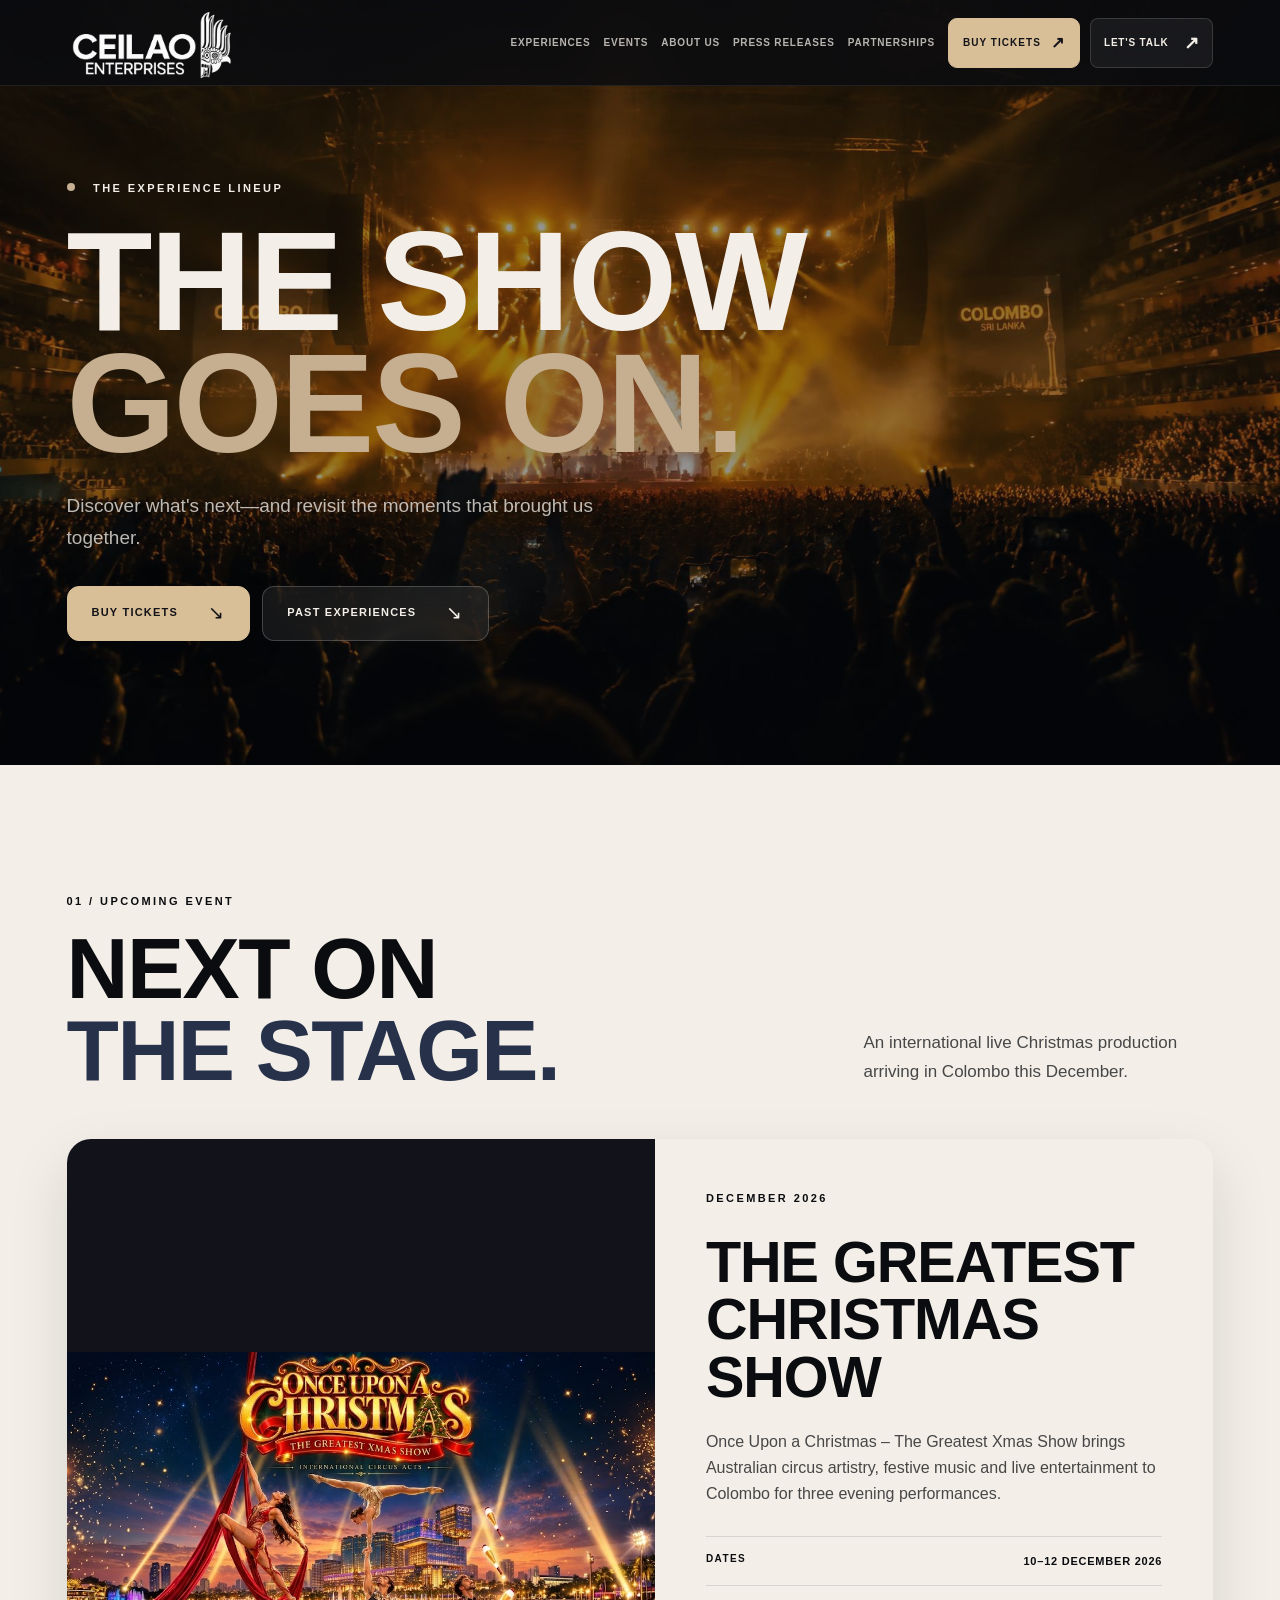
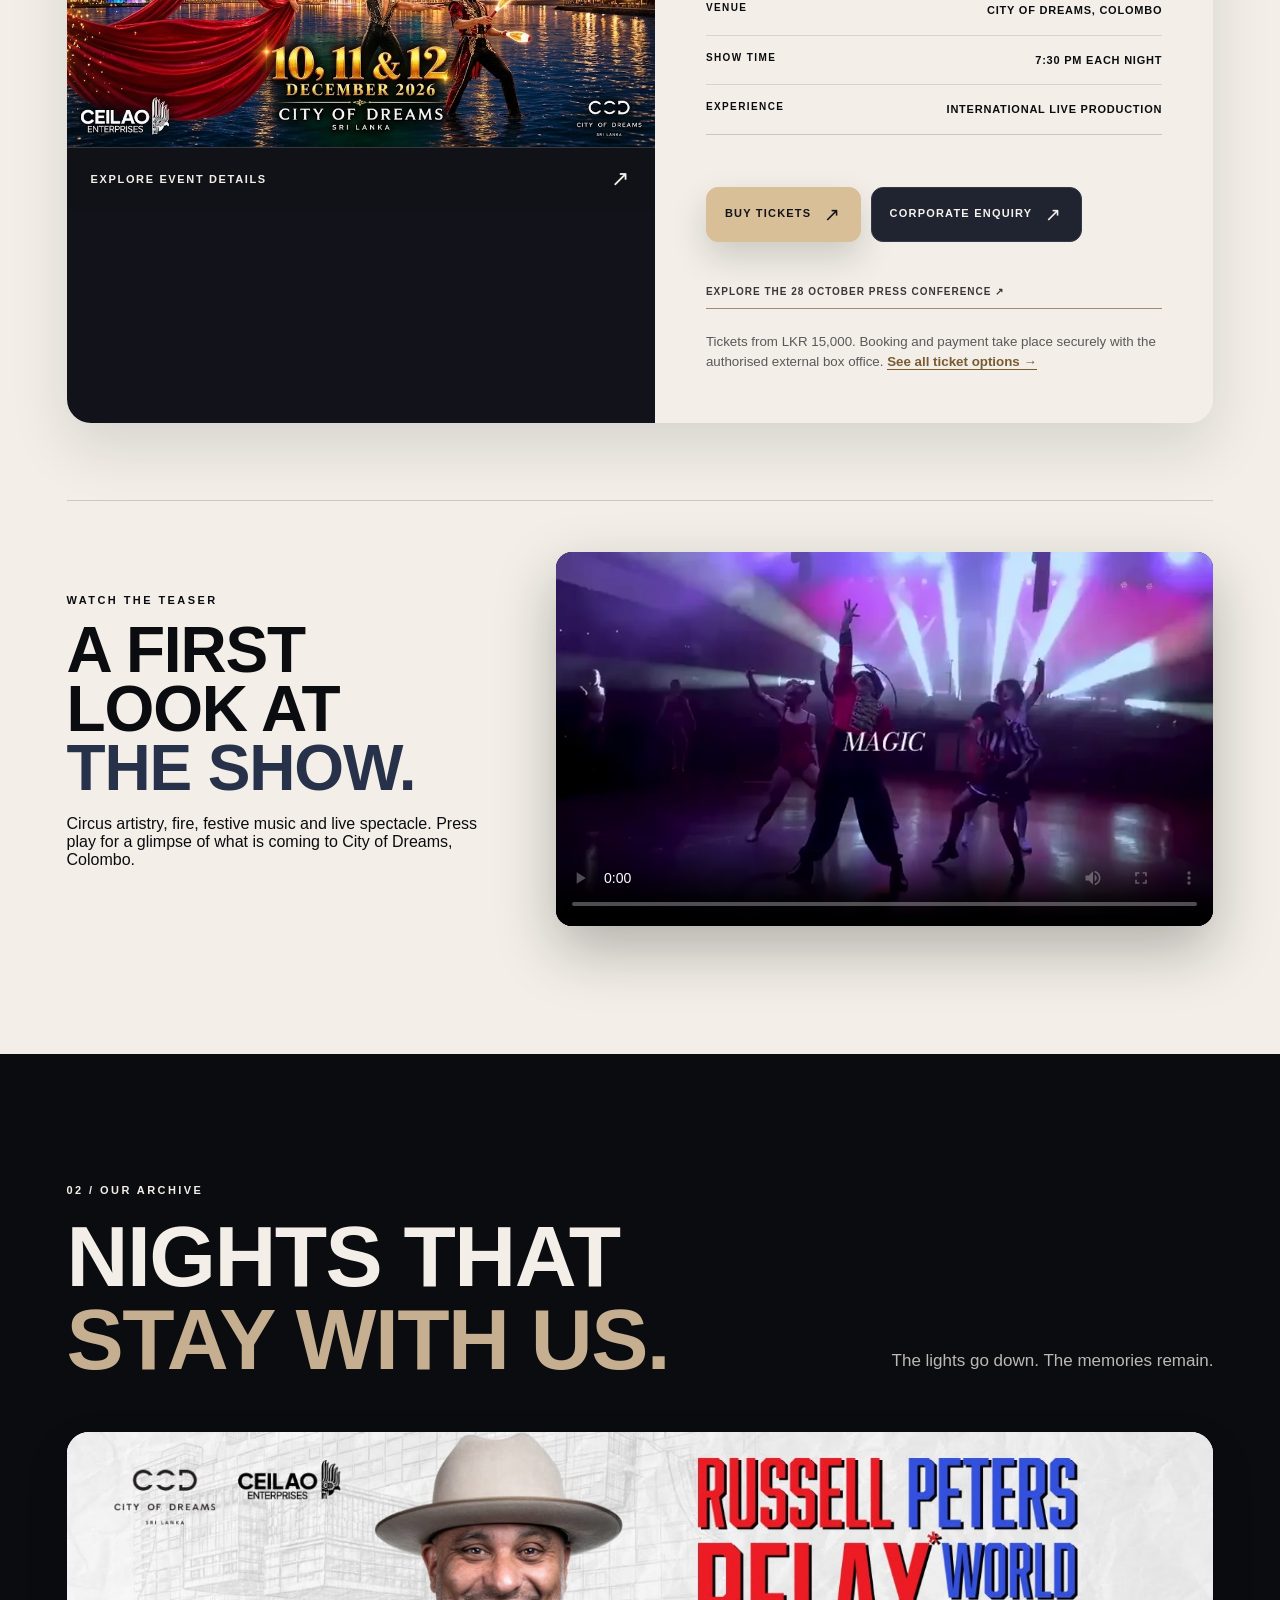
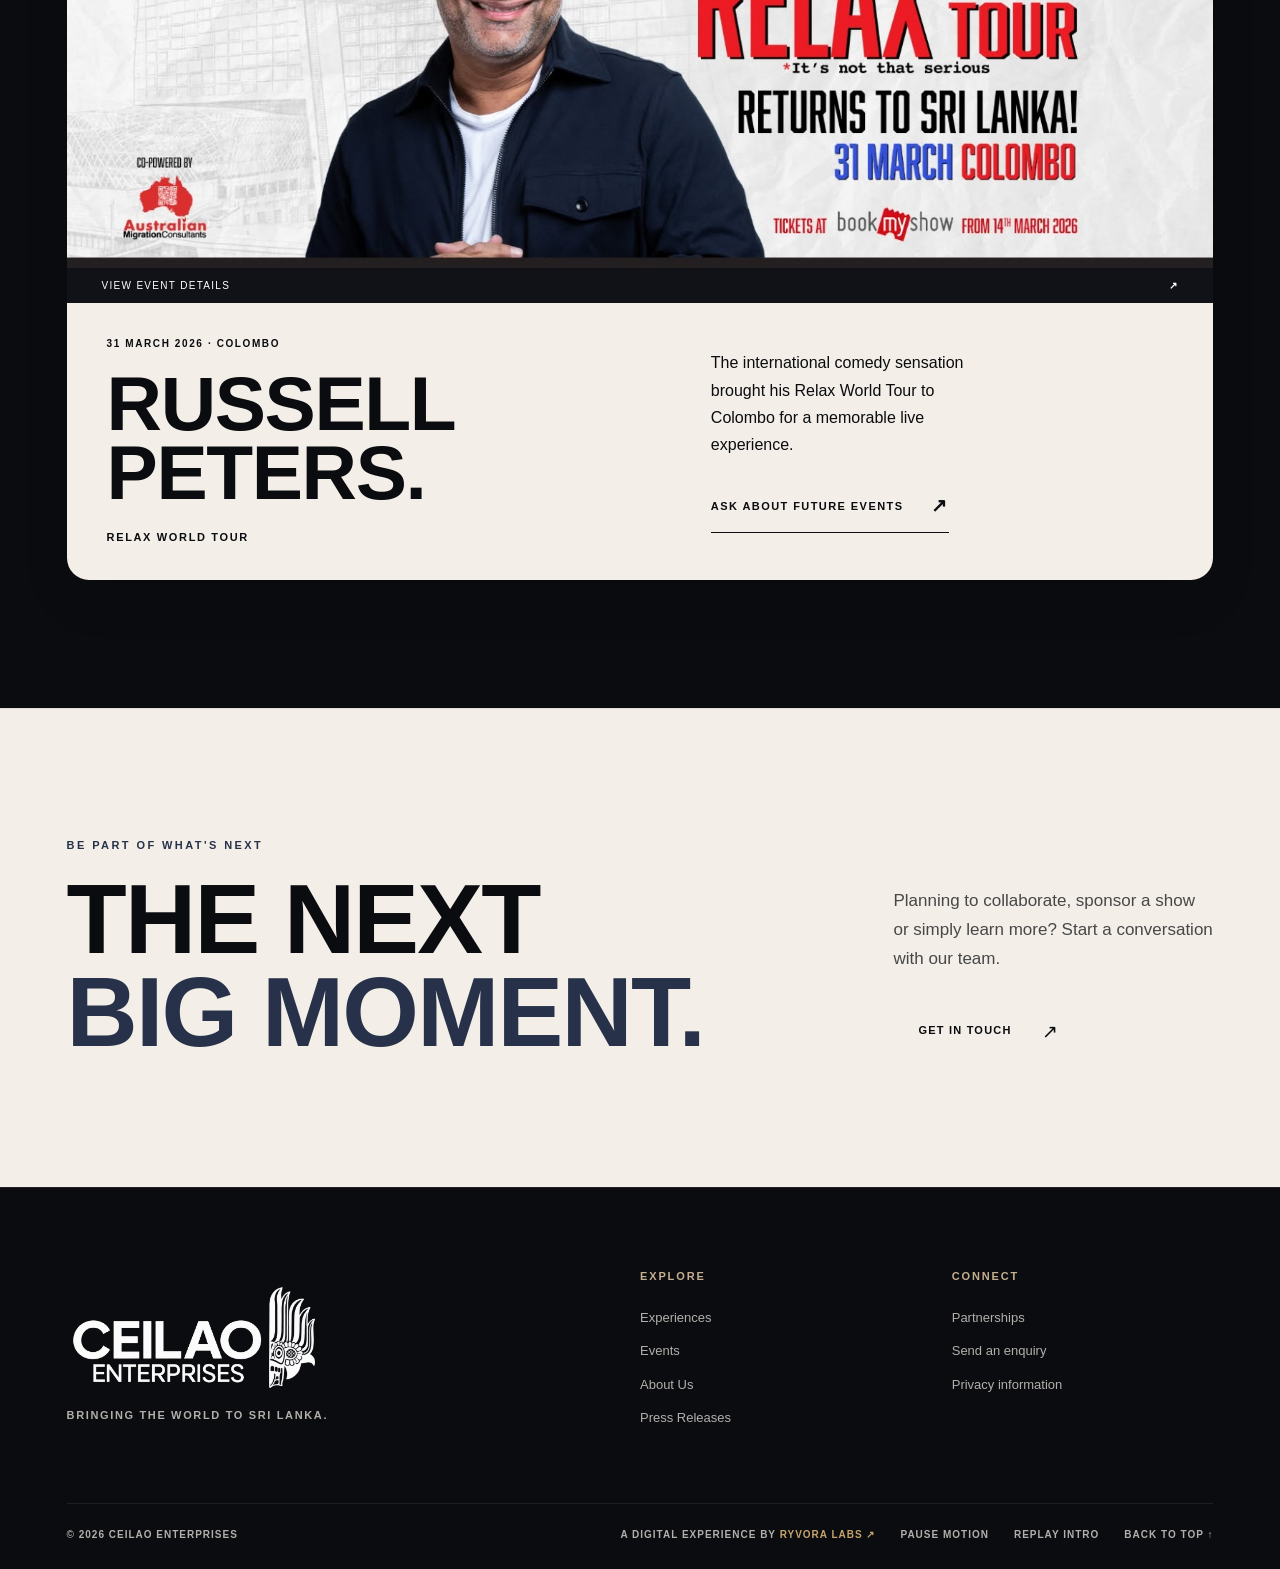
==== commit 49287407: "V3" ====
--- a/events.html
+++ b/events.html
@@ -31,7 +31,7 @@
 </div></header><main id="main">
 <section aria-labelledby="events-hero-title" class="events-hero"><div aria-hidden="true" class="events-photo"></div><div class="shell events-head"><p class="eyebrow light"><i></i> THE EXPERIENCE LINEUP</p><h1 id="events-hero-title">THE SHOW<br/><span>GOES ON.</span></h1><p>Discover what's next—and revisit the moments that brought us together.</p><div class="events-buttons"><a class="btn btn-ticket-gold" href="tickets.html">BUY TICKETS <span aria-hidden="true">↘</span></a><a class="btn btn-glass" href="#past">PAST EXPERIENCES <span aria-hidden="true">↘</span></a></div></div></section>
 <section aria-labelledby="next-event" class="event-feature-section block white-block" id="christmas"><div class="shell"><div class="heading-row reveal"><div><p class="eyebrow dark">01 / UPCOMING EVENT</p><h2 id="next-event">NEXT ON<br/><span>THE STAGE.</span></h2></div><p>An international live Christmas production arriving in Colombo this December.</p></div>
-<div class="event-feature"><div class="event-art reveal event-art-photo"><a aria-label="Read more about Once Upon a Christmas" class="event-image-link" href="#christmas-details"><img alt="Official Once Upon a Christmas — The Greatest Xmas Show poster, City of Dreams, 10, 11 and 12 December 2026" decoding="async" height="687" loading="eager" src="assets/events/once-upon-a-christmas-official.webp" width="1024"/><span class="event-image-cta">EXPLORE EVENT DETAILS <b aria-hidden="true">↗</b></span></a></div><div class="event-info reveal" id="christmas-details"><p class="eyebrow dark">DECEMBER 2026</p><h3>THE GREATEST<br/>CHRISTMAS SHOW</h3><p>Once Upon a Christmas – The Greatest Xmas Show brings Australian circus artistry, festive music and live entertainment to Colombo for three evening performances.</p><div class="event-facts"><div><span>DATES</span><b>10–12 DECEMBER 2026</b></div><div><span>VENUE</span><b>CITY OF DREAMS, COLOMBO</b></div><div><span>SHOW TIME</span><b>7:30 PM EACH NIGHT</b></div><div><span>EXPERIENCE</span><b>INTERNATIONAL LIVE PRODUCTION</b></div></div><div class="event-ticket-actions"><a class="btn btn-ticket-gold" href="https://in.bookmyshow.com/activities/once-upon-a-christmas-the-greatest-xmas-show/et2z581jxr" rel="noopener noreferrer" target="_blank">BUY TICKETS <span aria-hidden="true">↗</span></a><button class="btn btn-ticket-outline" data-contact="Once Upon a Christmas" type="button">CORPORATE ENQUIRY <span aria-hidden="true">↗</span></button></div><a class="event-media-link" href="press-conference.html">EXPLORE THE 28 OCTOBER PRESS CONFERENCE ↗</a><small>Tickets from LKR 15,000. Booking and payment take place securely with the authorised external box office. <a class="event-tickets-info" href="tickets.html">See all ticket options →</a></small></div></div></div></section>
+<div class="event-feature"><div class="event-art reveal event-art-photo"><a aria-label="Read more about Once Upon a Christmas" class="event-image-link" href="#christmas-details"><img alt="Official Once Upon a Christmas — The Greatest Xmas Show poster, City of Dreams, 10, 11 and 12 December 2026" decoding="async" height="687" loading="eager" src="assets/events/once-upon-a-christmas-official.webp" width="1024"/><span class="event-image-cta">EXPLORE EVENT DETAILS <b aria-hidden="true">↗</b></span></a></div><div class="event-info reveal" id="christmas-details"><p class="eyebrow dark">DECEMBER 2026</p><h3>THE GREATEST<br/>CHRISTMAS SHOW</h3><p>Once Upon a Christmas – The Greatest Xmas Show brings Australian circus artistry, festive music and live entertainment to Colombo for three evening performances.</p><div class="event-facts"><div><span>DATES</span><b>10–12 DECEMBER 2026</b></div><div><span>VENUE</span><b>CITY OF DREAMS, COLOMBO</b></div><div><span>SHOW TIME</span><b>7:30 PM EACH NIGHT</b></div><div><span>EXPERIENCE</span><b>INTERNATIONAL LIVE PRODUCTION</b></div></div><div class="event-ticket-actions"><a class="btn btn-ticket-gold" href="https://in.bookmyshow.com/activities/once-upon-a-christmas-the-greatest-xmas-show/et2z581jxr" rel="noopener noreferrer" target="_blank">BUY TICKETS <span aria-hidden="true">↗</span></a><button class="btn btn-ticket-outline" data-contact="Once Upon a Christmas" type="button">CORPORATE ENQUIRY <span aria-hidden="true">↗</span></button></div><a class="event-media-link" href="press-conference.html">EXPLORE THE 28 OCTOBER PRESS CONFERENCE ↗</a><small>Tickets from LKR 15,000. Booking and payment take place securely with the authorised external box office. <a class="event-tickets-info" href="tickets.html">See all ticket options →</a></small></div></div><div class="event-teaser reveal"><div class="event-teaser-copy"><p class="eyebrow dark">WATCH THE TEASER</p><h3>A FIRST LOOK AT<br/><span>THE SHOW.</span></h3><p>Circus artistry, fire, festive music and live spectacle. Press play for a glimpse of what is coming to City of Dreams, Colombo.</p></div><div class="event-teaser-player"><video controls="" playsinline="" preload="metadata" poster="assets/video/once-upon-a-christmas-poster.webp" aria-label="Once Upon a Christmas teaser video"><source src="assets/video/once-upon-a-christmas-teaser.mp4" type="video/mp4"/>Your browser does not support embedded video. <a href="assets/video/once-upon-a-christmas-teaser.mp4">Download the teaser</a>.</video></div></div></div></section>
 <section aria-labelledby="past-title" class="past block" id="past"><div class="shell"><div class="heading-row reveal"><div><p class="eyebrow light">02 / OUR ARCHIVE</p><h2 id="past-title">NIGHTS THAT<br/><span>STAY WITH US.</span></h2></div><p>The lights go down. The memories remain.</p></div><article class="past-feature reveal"><a aria-label="View Russell Peters Relax World Tour event information" class="past-photo-link" href="#past-details"><img alt="Russell Peters — Relax World Tour Sri Lanka official promotional banner, 31 March 2026" decoding="async" height="608" loading="lazy" src="assets/events/russell-peters-official.jpg" width="1600"/><span class="past-photo-caption">VIEW EVENT DETAILS <b aria-hidden="true">↗</b></span></a><div><p>31 MARCH 2026 · COLOMBO</p><h3>RUSSELL<br/>PETERS.</h3><span>RELAX WORLD TOUR</span></div><div class="past-desc" id="past-details"><p>The international comedy sensation brought his Relax World Tour to Colombo for a memorable live experience.</p><button class="text-link" data-contact="" type="button">ASK ABOUT FUTURE EVENTS <span aria-hidden="true">↗</span></button></div></article></div></section>
 <section aria-labelledby="contact-title" class="closing block" id="contact"><div class="shell closing-layout"><div><p class="eyebrow light">BE PART OF WHAT'S NEXT</p><h2 id="contact-title">THE NEXT<br/><span>BIG MOMENT.</span></h2></div><div class="closing-aside"><p>Planning to collaborate, sponsor a show or simply learn more? Start a conversation with our team.</p><button class="btn btn-white" data-contact="" type="button">GET IN TOUCH <span aria-hidden="true">↗</span></button></div></div></section>
 </main><footer class="footer" id="footer"><div class="shell"><div class="footer-main"><div class="footer-brand"><img alt="Ceilao Enterprises" src="assets/ceilao-logo.webp"/><p>BRINGING THE WORLD TO SRI LANKA.</p></div><div class="footer-col"><span>EXPLORE</span><a href="index.html#experiences">Experiences</a><a href="events.html">Events</a><a href="about.html">About Us</a><a href="press-releases.html">Press Releases</a></div><div class="footer-col"><span>CONNECT</span><a href="index.html#partners">Partnerships</a><button data-contact="" type="button">Send an enquiry</button><a href="privacy.html">Privacy information</a></div></div>
--- a/assets/event-images.css
+++ b/assets/event-images.css
@@ -220,3 +220,12 @@
 
 /* Follow-up from the December event to its 28 October media briefing. */
 .event-media-link{display:inline-block;margin:18px 0 8px;font-size:10px;font-weight:900;letter-spacing:.10em;padding:9px 0;border-bottom:1px solid #a18a72;color:#3e333a;line-height:1.5}.event-media-link:hover{color:#6e4e5c}
+
+/* Once Upon a Christmas teaser video */
+.event-teaser{display:grid;grid-template-columns:minmax(0,.8fr) minmax(0,1.2fr);gap:clamp(24px,4vw,56px);align-items:center;margin-top:clamp(40px,6vw,80px);padding-top:clamp(32px,4vw,56px);border-top:1px solid var(--edge-dark)}
+.event-teaser-copy h3{font-size:clamp(40px,5vw,72px);line-height:.92;margin:12px 0 18px}
+.event-teaser-copy h3 span{color:var(--blue)}
+.event-teaser-copy p:last-child{max-width:420px}
+.event-teaser-player{border-radius:16px;overflow:hidden;background:#090B10;box-shadow:0 24px 60px rgba(9,11,16,.28);aspect-ratio:816/464}
+.event-teaser-player video{display:block;width:100%;height:100%;object-fit:cover;background:#090B10}
+@media(max-width:790px){.event-teaser{grid-template-columns:1fr}}
